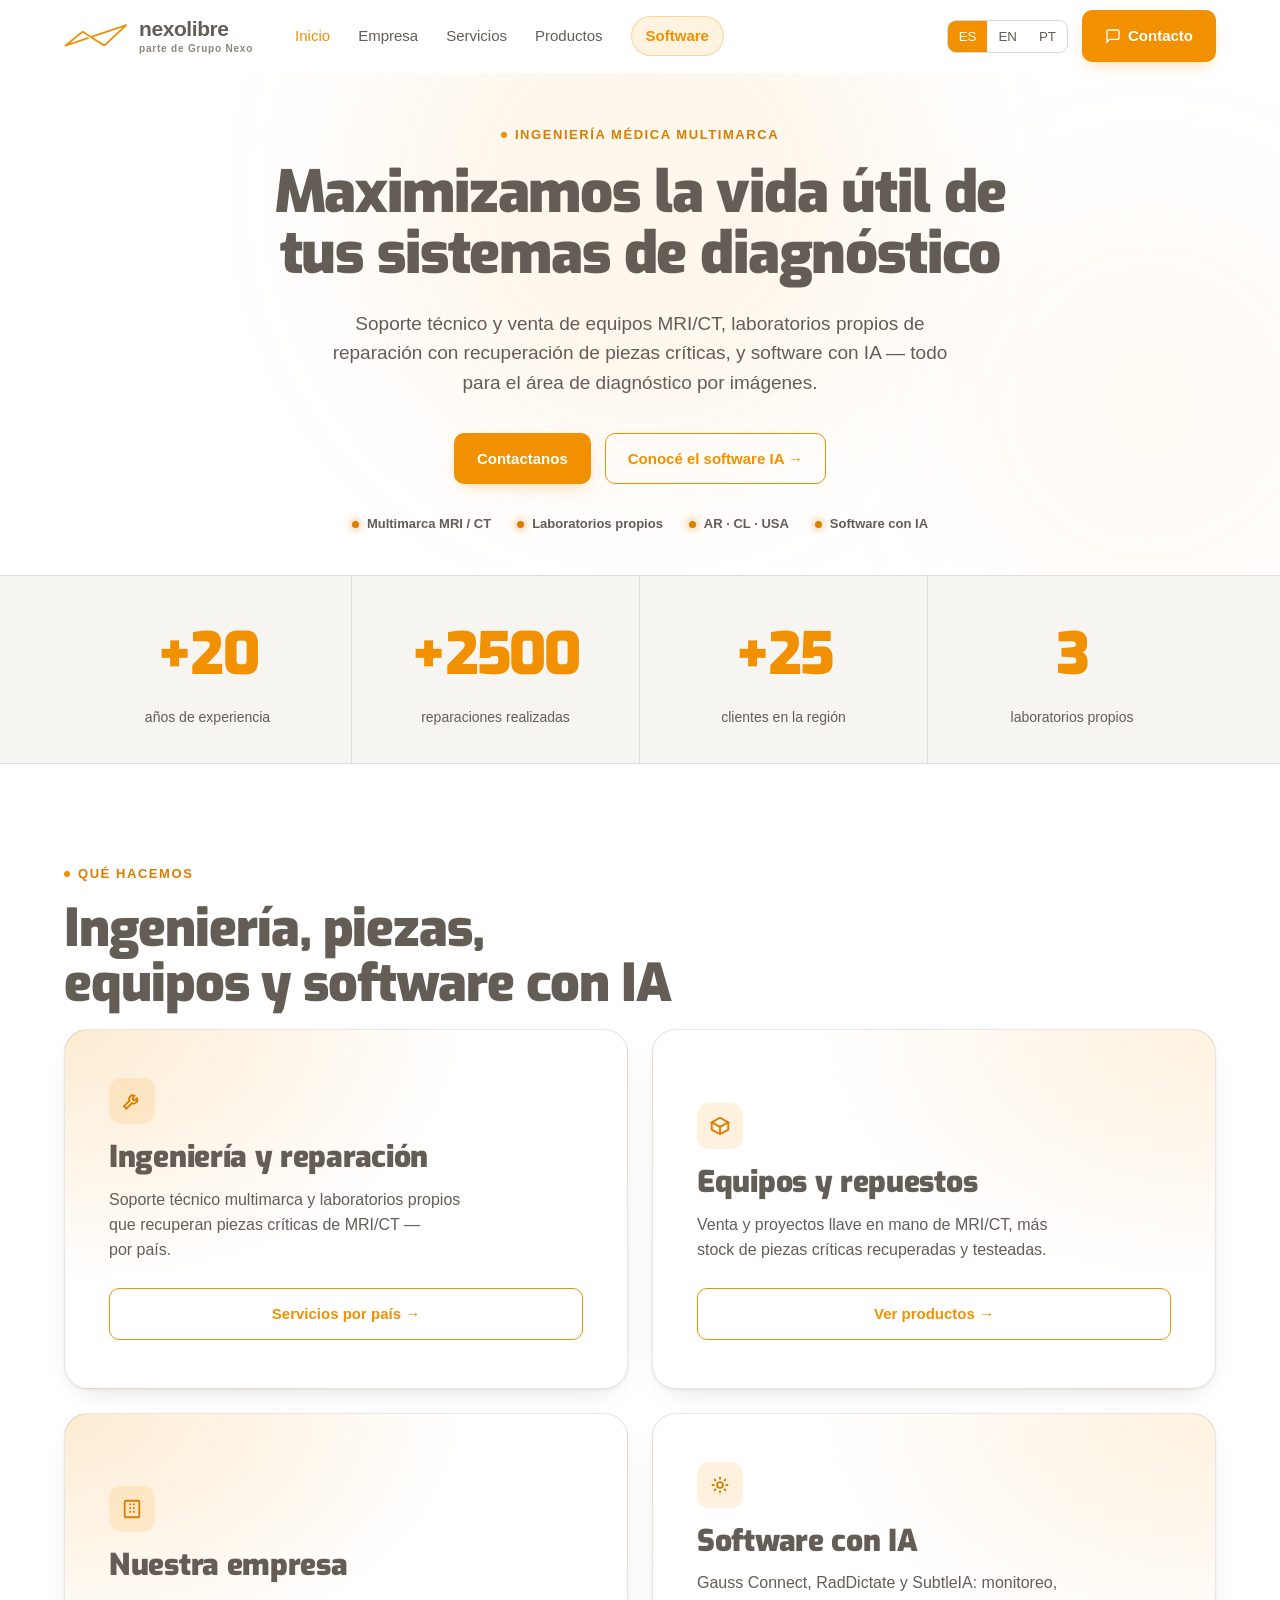
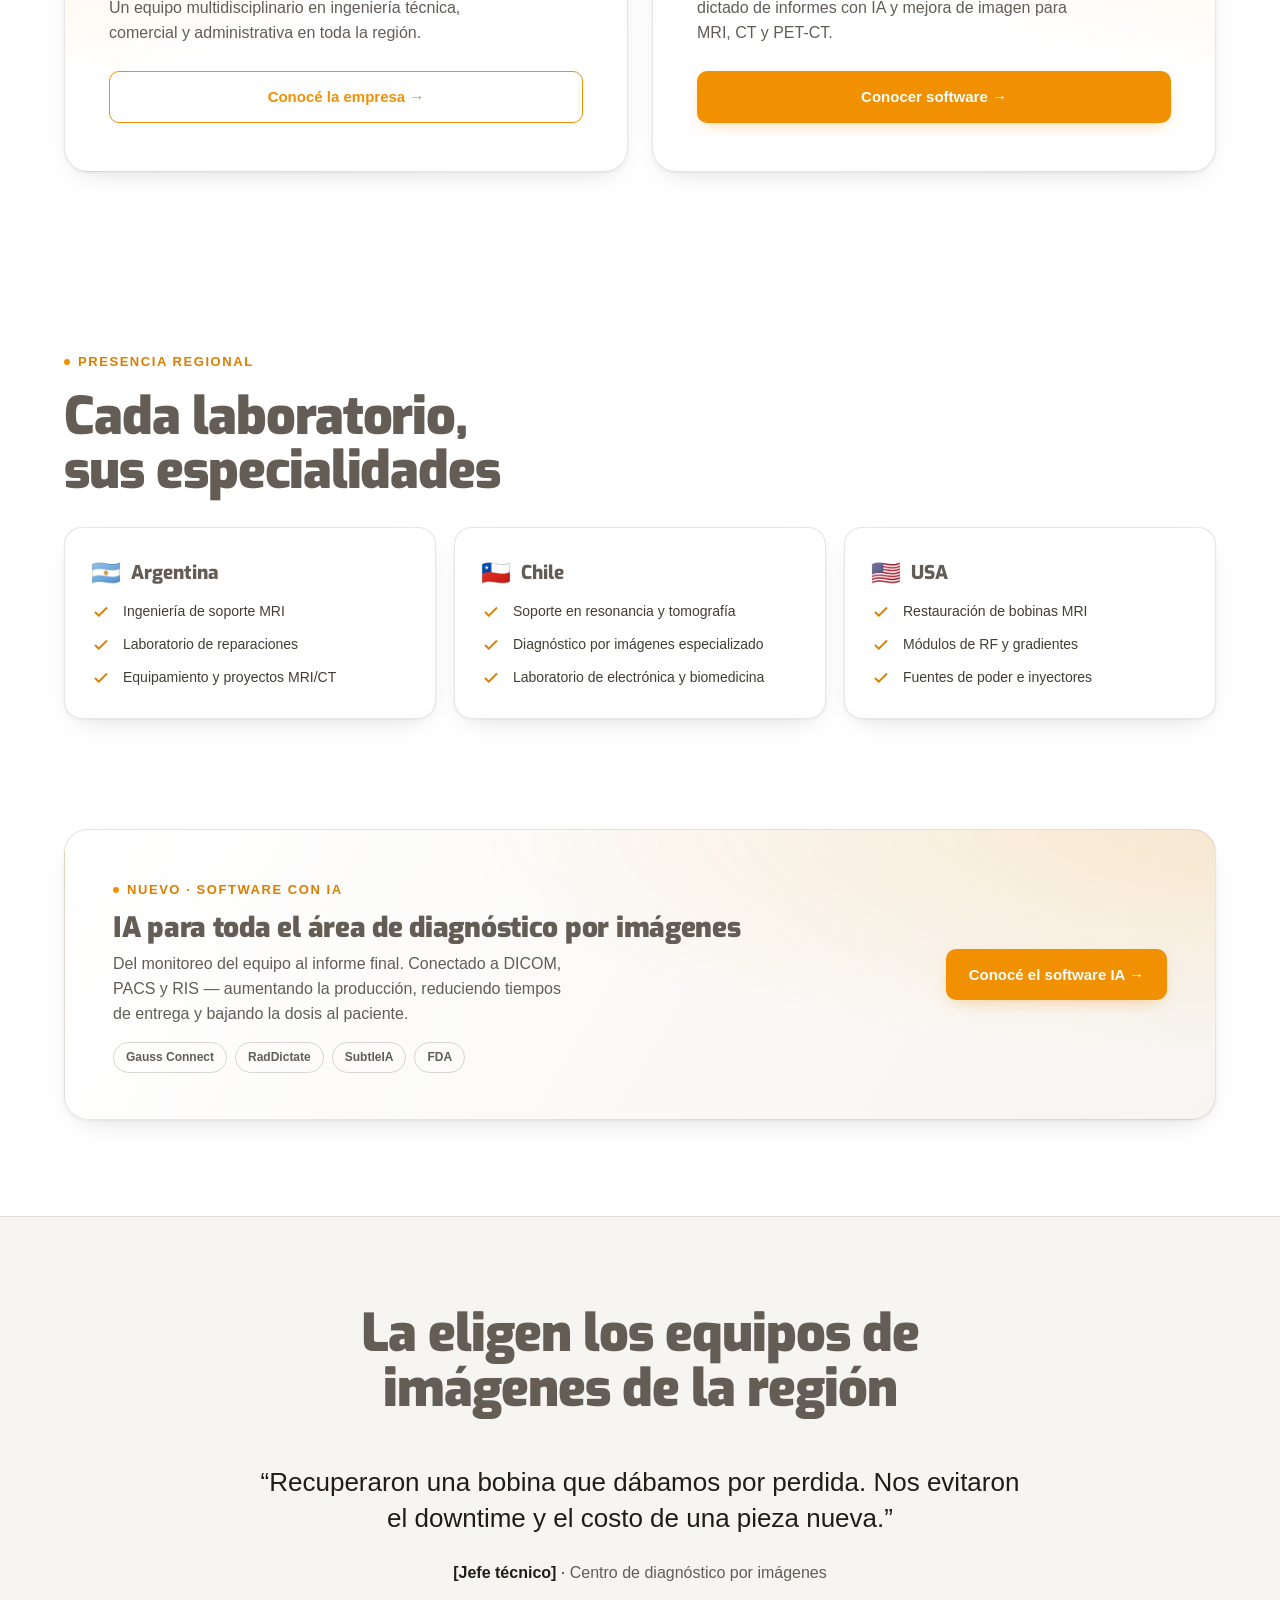
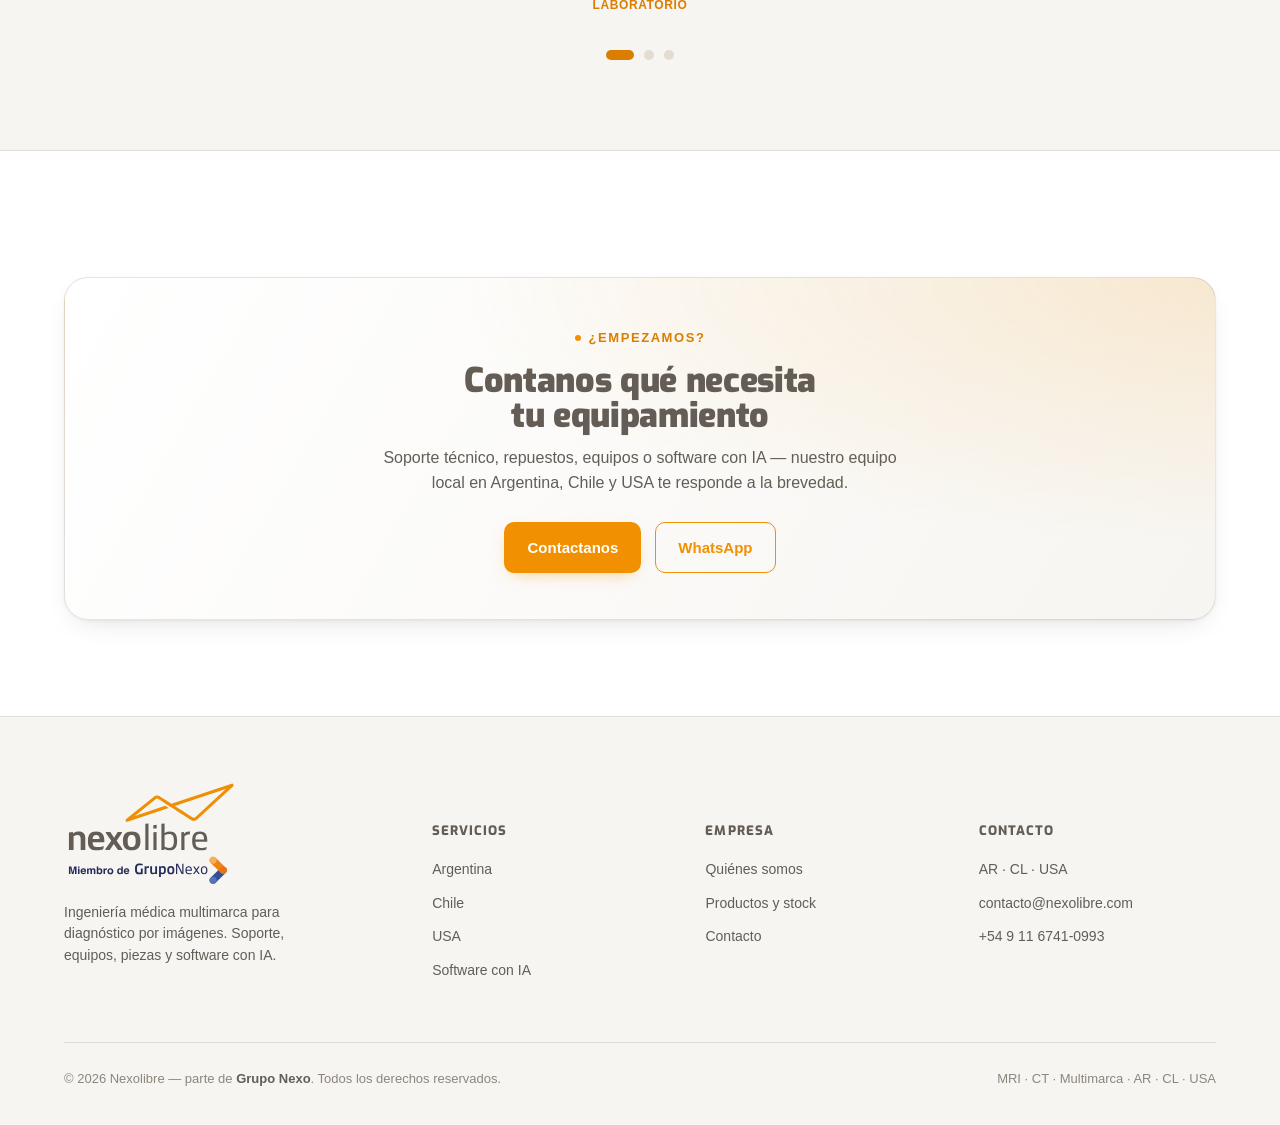
==== index.html @ 96a235d2 "Sitio Nexolibre: páginas, catálogo y assets Co-Authored-By: Claude Opus 4.8 <noreply@anthropic.com>" ====
<!DOCTYPE html>
<html lang="es">
<head>
<meta charset="UTF-8" />
<meta name="viewport" content="width=device-width, initial-scale=1.0" />
<title>Nexolibre — Ingeniería médica multimarca | Soporte y equipos MRI/CT + Software con IA</title>
<meta name="description" content="Soporte técnico y venta de equipos MRI/CT, laboratorios propios de reparación con recuperación de piezas críticas, y software con IA para diagnóstico por imágenes. Argentina, Chile y USA." />
<link rel="icon" type="image/svg+xml" href="assets/favicon.svg" />
<link rel="preconnect" href="https://fonts.googleapis.com" />
<link rel="preconnect" href="https://fonts.gstatic.com" crossorigin />
<link href="https://fonts.googleapis.com/css2?family=Exo:wght@400;500;600;700;800;900&display=swap" rel="stylesheet" />
<link rel="stylesheet" href="styles.css" />
</head>
<body>

<!-- ============ HEADER ============ -->
<header id="header">
  <div class="wrap nav" id="nav">
    <a href="index.html" class="brand">
      <img class="logo-mark" src="assets/nexolibre-mark.svg" alt="Nexolibre" width="40" height="22" />
      <span class="brand-name">nexolibre<small data-en="part of Grupo Nexo" data-es="parte de Grupo Nexo" data-pt="parte do Grupo Nexo">parte de Grupo Nexo</small></span>
    </a>
    <nav class="nav-links">
      <a href="index.html" class="active" data-en="Home" data-es="Inicio" data-pt="Início">Inicio</a>
      <a href="empresa.html" data-en="Company" data-es="Empresa" data-pt="Empresa">Empresa</a>
      <a href="servicios.html" data-en="Services" data-es="Servicios" data-pt="Serviços">Servicios</a>
      <a href="productos.html" data-en="Products" data-es="Productos" data-pt="Produtos">Productos</a>
      <a href="software.html" class="nav-soft" data-en="Software" data-es="Software" data-pt="Software">Software</a>
    </nav>
    <div class="nav-right">
      <div class="lang" id="lang">
        <button data-lang="es" class="active">ES</button>
        <button data-lang="en">EN</button><button data-lang="pt">PT</button>
      </div>
      <a href="contacto.html" class="btn btn-primary nav-cta"><svg width="16" height="16" fill="none" stroke="currentColor" stroke-width="2" viewBox="0 0 24 24"><path d="M21 15a2 2 0 0 1-2 2H7l-4 4V5a2 2 0 0 1 2-2h14a2 2 0 0 1 2 2z"/></svg><span data-en="Contact" data-es="Contacto" data-pt="Contato">Contacto</span></a>
      <button class="burger" id="burger" aria-label="menu"><span></span><span></span><span></span></button>
    </div>
  </div>
</header>

<main id="top">

<!-- ============ HERO ============ -->
<section class="hero">
  <div class="glow" style="width:560px;height:560px;background:rgba(241,144,0,.22);top:-160px;left:50%;transform:translateX(-50%)"></div>
  <div class="glow" style="width:420px;height:420px;background:rgba(255,170,60,.14);top:120px;right:-80px"></div>
  <div class="wrap" style="position:relative;z-index:1">
    <div class="eyebrow reveal" data-en="Multivendor medical engineering" data-es="Ingeniería médica multimarca" data-pt="Engenharia médica multimarca">Ingeniería médica multimarca</div>
    <h1 class="reveal" data-en="We maximize the lifespan of your <span class='hl'>diagnostic systems</span>" data-es="Maximizamos la vida útil de tus <span class='hl'>sistemas de diagnóstico</span>" data-pt="Maximizamos a vida útil dos seus <span class='hl'>sistemas de diagnóstico</span>">Maximizamos la vida útil de tus <span class="hl">sistemas de diagnóstico</span></h1>
    <p class="lead reveal" data-en="Technical support and sales of MRI/CT equipment, in-house repair labs with recovery of critical parts, and AI software — everything for the diagnostic imaging field."
       data-es="Soporte técnico y venta de equipos MRI/CT, laboratorios propios de reparación con recuperación de piezas críticas, y software con IA — todo para el área de diagnóstico por imágenes." data-pt="Suporte técnico e venda de equipamentos MRI/CT, laboratórios próprios de reparo com recuperação de peças críticas, e software com IA — tudo para a área de diagnóstico por imagem.">Soporte técnico y venta de equipos MRI/CT, laboratorios propios de reparación con recuperación de piezas críticas, y software con IA — todo para el área de diagnóstico por imágenes.</p>
    <div class="hero-cta reveal">
      <a href="contacto.html" class="btn btn-primary" data-en="Contact us" data-es="Contactanos" data-pt="Fale conosco">Contactanos</a>
      <a href="software.html" class="btn btn-ghost" data-en="Explore AI software →" data-es="Conocé el software IA →" data-pt="Conheça o software de IA →">Conocé el software IA →</a>
    </div>
    <div class="hero-badges reveal">
      <span><span class="dot"></span><span data-en="Multivendor MRI / CT" data-es="Multimarca MRI / CT" data-pt="Multimarca MRI / CT">Multimarca MRI / CT</span></span>
      <span><span class="dot"></span><span data-en="In-house labs" data-es="Laboratorios propios" data-pt="Laboratórios próprios">Laboratorios propios</span></span>
      <span><span class="dot"></span><span data-en="AR · CL · USA" data-es="AR · CL · USA">AR · CL · USA</span></span>
      <span><span class="dot"></span><span data-en="AI software" data-es="Software con IA" data-pt="Software com IA">Software con IA</span></span>
    </div>
  </div>
</section>

<!-- ============ STATS ============ -->
<section class="stats">
  <div class="wrap">
    <div class="stats-grid">
      <div class="stat reveal"><div class="num" data-count="20" data-prefix="+" data-suffix="">+20</div><div class="lbl" data-en="years of experience" data-es="años de experiencia" data-pt="anos de experiência">años de experiencia</div></div>
      <div class="stat reveal"><div class="num" data-count="2500" data-prefix="+" data-suffix="">+2500</div><div class="lbl" data-en="repairs completed" data-es="reparaciones realizadas" data-pt="reparos realizados">reparaciones realizadas</div></div>
      <div class="stat reveal"><div class="num" data-count="25" data-prefix="+" data-suffix="">+25</div><div class="lbl" data-en="clients in the region" data-es="clientes en la región" data-pt="clientes na região">clientes en la región</div></div>
      <div class="stat reveal"><div class="num" data-count="3" data-suffix="">3</div><div class="lbl" data-en="own laboratories" data-es="laboratorios propios" data-pt="laboratórios próprios">laboratorios propios</div></div>
    </div>
  </div>
</section>

<!-- ============ SERVICIOS OVERVIEW ============ -->
<section class="split">
  <div class="wrap">
    <div class="sec-head reveal">
      <div class="eyebrow" data-en="What we do" data-es="Qué hacemos" data-pt="O que fazemos">Qué hacemos</div>
      <h2 data-en="Engineering, parts, equipment and AI software" data-es="Ingeniería, piezas, equipos y software con IA" data-pt="Engenharia, peças, equipamentos e software com IA">Ingeniería, piezas, equipos y software con IA</h2>
    </div>
    <div class="split-grid">
      <div class="split-card a reveal">
        <div class="ti"><svg width="22" height="22" fill="none" stroke="currentColor" stroke-width="2" viewBox="0 0 24 24"><path d="M14.7 6.3a4 4 0 0 0-5.4 5.4l-6 6 2.6 2.6 6-6a4 4 0 0 0 5.4-5.4l-2.3 2.3-1.9-.4-.4-1.9z"/></svg></div>
        <h3 data-en="Engineering &amp; repair" data-es="Ingeniería y reparación" data-pt="Engenharia e reparo">Ingeniería y reparación</h3>
        <p data-en="Multivendor technical support and in-house labs that recover critical MRI/CT parts — by country." data-es="Soporte técnico multimarca y laboratorios propios que recuperan piezas críticas de MRI/CT — por país." data-pt="Suporte técnico multimarca e laboratórios próprios que recuperam peças críticas de MRI/CT — por país.">Soporte técnico multimarca y laboratorios propios que recuperan piezas críticas de MRI/CT — por país.</p>
        <a href="servicios.html" class="btn btn-dark" data-en="Services by country →" data-es="Servicios por país →" data-pt="Serviços por país →">Servicios por país →</a>
      </div>
      <div class="split-card b reveal">
        <div class="ti"><svg width="22" height="22" fill="none" stroke="currentColor" stroke-width="2" viewBox="0 0 24 24"><path d="M21 8l-9-5-9 5 9 5 9-5zM3 8v8l9 5 9-5V8M12 13v8"/></svg></div>
        <h3 data-en="Equipment &amp; parts" data-es="Equipos y repuestos" data-pt="Equipamentos e peças">Equipos y repuestos</h3>
        <p data-en="Sale and turnkey projects for MRI/CT, plus a stock of recovered, tested critical parts." data-es="Venta y proyectos llave en mano de MRI/CT, más stock de piezas críticas recuperadas y testeadas." data-pt="Venda e projetos turnkey de MRI/CT, mais estoque de peças críticas recuperadas e testadas.">Venta y proyectos llave en mano de MRI/CT, más stock de piezas críticas recuperadas y testeadas.</p>
        <a href="productos.html" class="btn btn-dark" data-en="See products →" data-es="Ver productos →" data-pt="Ver produtos →">Ver productos →</a>
      </div>
      <div class="split-card a reveal">
        <div class="ti"><svg width="22" height="22" fill="none" stroke="currentColor" stroke-width="2" viewBox="0 0 24 24"><rect x="4" y="3" width="16" height="18" rx="1.5"/><path d="M9 7h2M13 7h2M9 11h2M13 11h2M9 15h2M13 15h2"/></svg></div>
        <h3 data-en="Our company" data-es="Nuestra empresa" data-pt="Nossa empresa">Nuestra empresa</h3>
        <p data-en="A multidisciplinary team in technical, commercial and administrative engineering across the region." data-es="Un equipo multidisciplinario en ingeniería técnica, comercial y administrativa en toda la región." data-pt="Uma equipe multidisciplinar em engenharia técnica, comercial e administrativa em toda a região.">Un equipo multidisciplinario en ingeniería técnica, comercial y administrativa en toda la región.</p>
        <a href="empresa.html" class="btn btn-dark" data-en="About us →" data-es="Conocé la empresa →" data-pt="Conheça a empresa →">Conocé la empresa →</a>
      </div>
      <div class="split-card b reveal">
        <div class="ti"><svg width="22" height="22" fill="none" stroke="currentColor" stroke-width="2" viewBox="0 0 24 24"><path d="M12 3v3M12 18v3M3 12h3M18 12h3M5.6 5.6l2.1 2.1M16.3 16.3l2.1 2.1M18.4 5.6l-2.1 2.1M7.7 16.3l-2.1 2.1"/><circle cx="12" cy="12" r="3.2"/></svg></div>
        <h3 data-en="AI software" data-es="Software con IA" data-pt="Software com IA">Software con IA <span class="badge-new" data-en="New" data-es="Nuevo" data-pt="Novo">Nuevo</span></h3>
        <p data-en="Gauss Connect, RadDictate and SubtleIA: monitoring, AI reporting and image enhancement for MRI, CT and PET-CT." data-es="Gauss Connect, RadDictate y SubtleIA: monitoreo, dictado de informes con IA y mejora de imagen para MRI, CT y PET-CT." data-pt="Gauss Connect, RadDictate e SubtleIA: monitoramento, ditado de laudos com IA e melhoria de imagem para MRI, CT e PET-CT.">Gauss Connect, RadDictate y SubtleIA: monitoreo, dictado de informes con IA y mejora de imagen para MRI, CT y PET-CT.</p>
        <a href="software.html" class="btn btn-primary" data-en="Explore software →" data-es="Conocer software →" data-pt="Conhecer o software →">Conocer software →</a>
      </div>
    </div>
  </div>
</section>

<!-- ============ PRESENCIA ============ -->
<section class="trust">
  <div class="wrap">
    <div class="sec-head reveal">
      <div class="eyebrow" data-en="Regional presence" data-es="Presencia regional" data-pt="Presença regional">Presencia regional</div>
      <h2 data-en="Each laboratory, its own specialties" data-es="Cada laboratorio, sus especialidades" data-pt="Cada laboratório, suas especialidades">Cada laboratorio, sus especialidades</h2>
    </div>
    <div class="grid-3">
      <a class="tcard region reveal" href="servicios.html#argentina" style="text-decoration:none">
        <h4><span class="rflag">🇦🇷</span> Argentina</h4>
        <ul class="feat">
          <li><svg width="18" height="18" fill="none" stroke="currentColor" stroke-width="2.4" viewBox="0 0 24 24"><path d="M20 6L9 17l-5-5"/></svg><span data-en="MRI support engineering" data-es="Ingeniería de soporte MRI" data-pt="Engenharia de suporte MRI">Ingeniería de soporte MRI</span></li>
          <li><svg width="18" height="18" fill="none" stroke="currentColor" stroke-width="2.4" viewBox="0 0 24 24"><path d="M20 6L9 17l-5-5"/></svg><span data-en="Repair laboratory" data-es="Laboratorio de reparaciones" data-pt="Laboratório de reparos">Laboratorio de reparaciones</span></li>
          <li><svg width="18" height="18" fill="none" stroke="currentColor" stroke-width="2.4" viewBox="0 0 24 24"><path d="M20 6L9 17l-5-5"/></svg><span data-en="MRI/CT equipment &amp; projects" data-es="Equipamiento y proyectos MRI/CT" data-pt="Equipamentos e projetos MRI/CT">Equipamiento y proyectos MRI/CT</span></li>
        </ul>
      </a>
      <a class="tcard region reveal" href="servicios.html#chile" style="text-decoration:none">
        <h4><span class="rflag">🇨🇱</span> Chile</h4>
        <ul class="feat">
          <li><svg width="18" height="18" fill="none" stroke="currentColor" stroke-width="2.4" viewBox="0 0 24 24"><path d="M20 6L9 17l-5-5"/></svg><span data-en="MRI &amp; CT support" data-es="Soporte en resonancia y tomografía" data-pt="Suporte em ressonância e tomografia">Soporte en resonancia y tomografía</span></li>
          <li><svg width="18" height="18" fill="none" stroke="currentColor" stroke-width="2.4" viewBox="0 0 24 24"><path d="M20 6L9 17l-5-5"/></svg><span data-en="Specialized diagnostic imaging" data-es="Diagnóstico por imágenes especializado" data-pt="Diagnóstico por imagem especializado">Diagnóstico por imágenes especializado</span></li>
          <li><svg width="18" height="18" fill="none" stroke="currentColor" stroke-width="2.4" viewBox="0 0 24 24"><path d="M20 6L9 17l-5-5"/></svg><span data-en="Electronics &amp; biomedical lab" data-es="Laboratorio de electrónica y biomedicina" data-pt="Laboratório de eletrônica e biomedicina">Laboratorio de electrónica y biomedicina</span></li>
        </ul>
      </a>
      <a class="tcard region reveal" href="servicios.html#usa" style="text-decoration:none">
        <h4><span class="rflag">🇺🇸</span> USA</h4>
        <ul class="feat">
          <li><svg width="18" height="18" fill="none" stroke="currentColor" stroke-width="2.4" viewBox="0 0 24 24"><path d="M20 6L9 17l-5-5"/></svg><span data-en="MRI coil restoration" data-es="Restauración de bobinas MRI" data-pt="Restauração de bobinas MRI">Restauración de bobinas MRI</span></li>
          <li><svg width="18" height="18" fill="none" stroke="currentColor" stroke-width="2.4" viewBox="0 0 24 24"><path d="M20 6L9 17l-5-5"/></svg><span data-en="RF &amp; gradient modules" data-es="Módulos de RF y gradientes" data-pt="Módulos de RF e gradientes">Módulos de RF y gradientes</span></li>
          <li><svg width="18" height="18" fill="none" stroke="currentColor" stroke-width="2.4" viewBox="0 0 24 24"><path d="M20 6L9 17l-5-5"/></svg><span data-en="Power supplies &amp; injectors" data-es="Fuentes de poder e inyectores" data-pt="Fontes de alimentação e injetores">Fuentes de poder e inyectores</span></li>
        </ul>
      </a>
    </div>
  </div>
</section>

<!-- ============ SOFTWARE TEASER ============ -->
<section class="split" style="padding-top:0">
  <div class="wrap">
    <div class="ctaband reveal">
      <div class="cta-inner">
        <div>
          <div class="eyebrow" style="margin-bottom:12px" data-en="New · AI Software" data-es="Nuevo · Software con IA" data-pt="Novo · Software com IA">Nuevo · Software con IA</div>
          <h3 data-en="AI for the entire imaging department" data-es="IA para toda el área de diagnóstico por imágenes" data-pt="IA para toda a área de diagnóstico por imagem">IA para toda el área de diagnóstico por imágenes</h3>
          <p data-en="From equipment monitoring to the final report. Connected to DICOM, PACS and RIS — boosting production, cutting turnaround and lowering patient dose." data-es="Del monitoreo del equipo al informe final. Conectado a DICOM, PACS y RIS — aumentando la producción, reduciendo tiempos de entrega y bajando la dosis al paciente." data-pt="Do monitoramento do equipamento ao laudo final. Conectado a DICOM, PACS e RIS — aumentando a produção, reduzindo prazos de entrega e diminuindo a dose ao paciente.">Del monitoreo del equipo al informe final. Conectado a DICOM, PACS y RIS — aumentando la producción, reduciendo tiempos de entrega y bajando la dosis al paciente.</p>
          <div class="prodtags">
            <span class="chip">Gauss Connect</span><span class="chip">RadDictate</span><span class="chip">SubtleIA</span><span class="chip">FDA</span>
          </div>
        </div>
        <a href="software.html" class="btn btn-primary" data-en="Explore AI software →" data-es="Conocé el software IA →" data-pt="Conheça o software de IA →">Conocé el software IA →</a>
      </div>
    </div>
  </div>
</section>

<!-- ============ CLIENTES / TESTIMONIOS ============ -->
<!-- NOTA: Reemplazar por testimonios y logos reales de clientes. -->
<section class="testi" id="confianza">
  <div class="wrap">
    <h2 class="reveal" data-en="Trusted by imaging teams across the region" data-es="La eligen los equipos de imágenes de la región" data-pt="Escolhida pelas equipes de imagem da região">La eligen los equipos de imágenes de la región</h2>
    <div class="tslider" id="tslider">
      <div class="tslide active">
        <p class="tquote" data-en="&ldquo;They recovered a coil we thought was lost. The downtime and the cost of a new part were both avoided.&rdquo;" data-es="&ldquo;Recuperaron una bobina que dábamos por perdida. Nos evitaron el downtime y el costo de una pieza nueva.&rdquo;" data-pt="&ldquo;Recuperaram uma bobina que dávamos como perdida. Evitaram o downtime e o custo de uma peça nova.&rdquo;">&ldquo;Recuperaron una bobina que dábamos por perdida. Nos evitaron el downtime y el costo de una pieza nueva.&rdquo;</p>
        <div class="tauthor"><b data-en="[Technical lead]" data-es="[Jefe técnico]" data-pt="[Chefe técnico]">[Jefe técnico]</b> · <span data-en="Diagnostic imaging center" data-es="Centro de diagnóstico por imágenes" data-pt="Centro de diagnóstico por imagem">Centro de diagnóstico por imágenes</span></div>
        <span class="tprod" data-en="Repair lab" data-es="Laboratorio" data-pt="Laboratório">Laboratorio</span>
      </div>
      <div class="tslide">
        <p class="tquote" data-en="&ldquo;Multivendor support that actually responds. Our MRI uptime improved noticeably this year.&rdquo;" data-es="&ldquo;Soporte multimarca que de verdad responde. El uptime de nuestro resonador mejoró notablemente este año.&rdquo;" data-pt="&ldquo;Suporte multimarca que realmente responde. O uptime do nosso ressonador melhorou bastante neste ano.&rdquo;">&ldquo;Soporte multimarca que de verdad responde. El uptime de nuestro resonador mejoró notablemente este año.&rdquo;</p>
        <div class="tauthor"><b data-en="[Director name]" data-es="[Nombre del director]" data-pt="[Nome do diretor]">[Nombre del director]</b> · <span data-en="Private clinic" data-es="Clínica privada" data-pt="Clínica privada">Clínica privada</span></div>
        <span class="tprod" data-en="Technical support" data-es="Soporte técnico" data-pt="Suporte técnico">Soporte técnico</span>
      </div>
      <div class="tslide">
        <p class="tquote" data-en="&ldquo;With the AI software our radiologists report in a fraction of the time and we deliver same-day results.&rdquo;" data-es="&ldquo;Con el software de IA nuestros radiólogos informan en una fracción del tiempo y entregamos resultados el mismo día.&rdquo;" data-pt="&ldquo;Com o software de IA nossos radiologistas laudam em uma fração do tempo e entregamos resultados no mesmo dia.&rdquo;">&ldquo;Con el software de IA nuestros radiólogos informan en una fracción del tiempo y entregamos resultados el mismo día.&rdquo;</p>
        <div class="tauthor"><b data-en="[Operations lead]" data-es="[Responsable de operaciones]" data-pt="[Responsável de operações]">[Responsable de operaciones]</b> · <span data-en="Hospital network" data-es="Red de hospitales" data-pt="Rede de hospitais">Red de hospitales</span></div>
        <span class="tprod">Software IA</span>
      </div>
      <div class="tnav" id="tnav"></div>
    </div>
  </div>
</section>

<!-- ============ CONTACTO CTA (cierre) ============ -->
<section class="split">
  <div class="wrap">
    <div class="ctaband reveal" style="text-align:center">
      <div class="eyebrow" style="justify-content:center;margin-bottom:14px" data-en="Ready to start?" data-es="¿Empezamos?" data-pt="Vamos começar?">¿Empezamos?</div>
      <h3 style="font-size:clamp(26px,3.2vw,34px);max-width:20ch;margin:0 auto 12px" data-en="Tell us what your equipment needs" data-es="Contanos qué necesita tu equipamiento" data-pt="Conte o que o seu equipamento precisa">Contanos qué necesita tu equipamiento</h3>
      <p style="margin:0 auto;max-width:58ch" data-en="Technical support, spare parts, equipment or AI software — our local team in Argentina, Chile and the USA gets back to you shortly." data-es="Soporte técnico, repuestos, equipos o software con IA — nuestro equipo local en Argentina, Chile y USA te responde a la brevedad." data-pt="Suporte técnico, peças, equipamentos ou software com IA — nossa equipe local na Argentina, no Chile e nos EUA responde em breve.">Soporte técnico, repuestos, equipos o software con IA — nuestro equipo local en Argentina, Chile y USA te responde a la brevedad.</p>
      <div class="hero-cta" style="justify-content:center;margin-top:26px">
        <a href="contacto.html" class="btn btn-primary" data-en="Contact us" data-es="Contactanos" data-pt="Fale conosco">Contactanos</a>
        <a href="https://wa.me/5491167410993" target="_blank" rel="noopener" class="btn btn-ghost">WhatsApp</a>
      </div>
    </div>
  </div>
</section>

</main>

<!-- ============ FOOTER ============ -->
<footer>
  <div class="wrap">
    <div class="foot-grid">
      <div class="foot-brand">
        <a href="index.html"><img class="foot-logo" src="assets/gruponexo.svg" alt="Grupo Nexo" /></a>
        <p data-en="Multivendor medical engineering for diagnostic imaging. Support, equipment, parts and AI software." data-es="Ingeniería médica multimarca para diagnóstico por imágenes. Soporte, equipos, piezas y software con IA." data-pt="Engenharia médica multimarca para diagnóstico por imagem. Suporte, equipamentos, peças e software com IA.">Ingeniería médica multimarca para diagnóstico por imágenes. Soporte, equipos, piezas y software con IA.</p>
      </div>
      <div class="foot-col">
        <h5 data-en="Services" data-es="Servicios" data-pt="Serviços">Servicios</h5>
        <a href="servicios.html#argentina">Argentina</a>
        <a href="servicios.html#chile">Chile</a>
        <a href="servicios.html#usa">USA</a>
        <a href="software.html" data-en="AI software" data-es="Software con IA" data-pt="Software com IA">Software con IA</a>
      </div>
      <div class="foot-col">
        <h5 data-en="Company" data-es="Empresa" data-pt="Empresa">Empresa</h5>
        <a href="empresa.html" data-en="About us" data-es="Quiénes somos" data-pt="Quem somos">Quiénes somos</a>
        <a href="productos.html" data-en="Products &amp; stock" data-es="Productos y stock" data-pt="Produtos e estoque">Productos y stock</a>
        <a href="contacto.html" data-en="Contact" data-es="Contacto" data-pt="Contato">Contacto</a>
      </div>
      <div class="foot-col">
        <h5 data-en="Contact" data-es="Contacto" data-pt="Contato">Contacto</h5>
        <a href="contacto.html" data-en="AR · CL · USA" data-es="AR · CL · USA">AR · CL · USA</a>
        <a href="mailto:contacto@nexolibre.com">contacto@nexolibre.com</a>
        <a href="https://wa.me/5491167410993" target="_blank" rel="noopener">+54 9 11 6741-0993</a>
      </div>
    </div>
    <div class="foot-bottom">
      <div class="holding" data-en="© 2026 Nexolibre — part of <b>Grupo Nexo</b>. All rights reserved." data-es="© 2026 Nexolibre — parte de <b>Grupo Nexo</b>. Todos los derechos reservados." data-pt="© 2026 Nexolibre — parte do <b>Grupo Nexo</b>. Todos os direitos reservados.">© 2026 Nexolibre — parte de <b>Grupo Nexo</b>. Todos los derechos reservados.</div>
      <div data-en="MRI · CT · Multivendor · AR · CL · USA" data-es="MRI · CT · Multimarca · AR · CL · USA" data-pt="MRI · CT · Multimarca · AR · CL · USA">MRI · CT · Multimarca · AR · CL · USA</div>
    </div>
  </div>
</footer>

<script src="app.js"></script>
</body>
</html>
---- styles.css ----
:root{
    --bg:#ffffff;
    --bg-2:#f7f5f1;
    --surface:#ffffff;
    --surface-2:#f4f1ec;
    --border:rgba(20,16,10,.10);
    --border-2:rgba(20,16,10,.16);
    --text:#211c16;
    --muted:#625d57;
    --muted-2:#8c867d;
    --accent:#f19000;
    --accent-bright:#d97e00;
    --accent-2:#ffb23e;
    --shadow:0 1px 3px rgba(20,16,10,.05),0 10px 30px -14px rgba(20,16,10,.18);
    --radius:16px;
    --maxw:1200px;
    --ease:cubic-bezier(.22,1,.36,1);
  }
  *{box-sizing:border-box;margin:0;padding:0}
  html{scroll-behavior:smooth}
  body{
    font-family:'Helvetica Neue',Helvetica,Arial,sans-serif;
    background:var(--bg);
    color:var(--text);
    line-height:1.55;
    -webkit-font-smoothing:antialiased;
    overflow-x:hidden;
  }
  a{color:inherit;text-decoration:none}
  img{max-width:100%;display:block}
  .wrap{max-width:var(--maxw);margin:0 auto;padding:0 24px}
  section{position:relative}
  .eyebrow{
    display:inline-flex;align-items:center;gap:8px;
    font-size:13px;font-weight:700;letter-spacing:.12em;text-transform:uppercase;
    color:var(--accent-bright);margin-bottom:18px;
  }
  .eyebrow::before{content:"";width:6px;height:6px;background:var(--accent);border-radius:50%}
  h1,h2,h3{font-family:'Exo',sans-serif;font-weight:900;line-height:1.05;letter-spacing:-.02em;color:#645d56;text-wrap:balance}
  h2{font-size:clamp(30px,4.4vw,52px)}
  h3{font-size:clamp(22px,2.4vw,28px);letter-spacing:-.01em}
  p.lead{color:var(--muted);font-size:clamp(16px,1.5vw,19px);max-width:62ch}
  .muted{color:var(--muted)}

  /* glow helpers */
  .glow{position:absolute;border-radius:50%;filter:blur(90px);opacity:.35;pointer-events:none;z-index:0}

  /* ---------- buttons ---------- */
  .btn{
    display:inline-flex;align-items:center;justify-content:center;gap:9px;
    font-weight:700;font-size:15px;border-radius:10px;padding:13px 22px;
    cursor:pointer;border:1px solid transparent;transition:.25s var(--ease);white-space:nowrap;
  }
  .btn-primary{background:var(--accent);color:#fff;box-shadow:0 6px 18px -8px rgba(241,144,0,.55)}
  .btn-primary:hover{transform:translateY(-2px);box-shadow:0 16px 34px -10px rgba(241,144,0,.7)}
  .btn-dark{background:#fff;color:var(--accent);border-color:var(--accent)}
  .btn-dark:hover{background:rgba(241,144,0,.10);transform:translateY(-2px)}
  .btn-ghost{background:transparent;color:var(--accent);border-color:var(--accent)}
  .btn-ghost:hover{background:rgba(241,144,0,.10);transform:translateY(-2px)}
  .btn-wa{background:#1fa855;color:#fff}
  .btn-wa:hover{background:#25c265;transform:translateY(-2px)}

  /* ---------- header ---------- */
  header{
    position:sticky;top:0;z-index:100;
    background:rgba(255,255,255,.8);backdrop-filter:blur(14px);
    border-bottom:1px solid transparent;transition:.3s var(--ease);
  }
  header.scrolled{border-bottom-color:var(--border);background:rgba(255,255,255,.92);box-shadow:0 6px 24px -16px rgba(20,16,10,.25)}
  .nav{display:flex;align-items:center;gap:34px;height:72px}
  .brand{display:flex;align-items:center;gap:11px;font-weight:900;font-size:20px;letter-spacing:-.02em}
  .brand .logo{
    width:30px;height:30px;border-radius:8px;display:grid;place-items:center;
    background:linear-gradient(135deg,var(--accent),var(--accent-2));color:#021;font-weight:900;font-size:16px;
  }
  .brand small{display:block;font-size:10px;font-weight:600;color:var(--muted-2);letter-spacing:.08em;margin-top:5px}
  .logo-mark{width:64px;height:auto;flex:0 0 auto}
  .brand-name{display:block;font-weight:900;font-size:21px;letter-spacing:-.02em;line-height:1;color:#625d57}
  .nav-links{display:flex;align-items:center;gap:28px;margin-left:8px}
  .nav-links a{font-size:15px;font-weight:500;color:var(--muted);transition:.2s}
  .nav-links a:hover{color:var(--text)}
  .nav-right{margin-left:auto;display:flex;align-items:center;gap:14px}
  .lang{
    display:flex;border:1px solid var(--border-2);border-radius:9px;overflow:hidden;font-size:13px;font-weight:700;
  }
  .lang button{background:transparent;color:var(--muted);border:0;padding:8px 11px;cursor:pointer;transition:.2s}
  .lang button.active{background:var(--accent);color:#fff}
  .burger{display:none;background:transparent;border:0;color:#fff;cursor:pointer;flex-direction:column;gap:5px}
  .burger span{width:22px;height:2px;background:var(--text);border-radius:2px;transition:.3s}

  /* ---------- hero ---------- */
  .hero{padding:48px 0 40px;text-align:center;overflow:hidden}
  .hero h1{font-size:clamp(34px,4.8vw,58px);max-width:20ch;margin:0 auto 24px}
  .hero h1 .hl{color:inherit}
  .hero .lead{margin:0 auto 36px;text-align:center}
  .hero-cta{display:flex;gap:14px;justify-content:center;flex-wrap:wrap}
  .hero-badges{display:flex;gap:26px;justify-content:center;flex-wrap:wrap;margin-top:30px;color:var(--muted);font-size:13px;font-weight:600}
  .hero-badges span{display:inline-flex;align-items:center;gap:8px}
  .dot{width:7px;height:7px;border-radius:50%;background:var(--accent-bright);box-shadow:0 0 10px var(--accent-bright)}

  /* ---------- stats band ---------- */
  .stats{border-top:1px solid var(--border);border-bottom:1px solid var(--border);background:var(--bg-2)}
  .stats-grid{display:grid;grid-template-columns:repeat(4,1fr);gap:0}
  .stat{padding:34px 26px;text-align:center;border-right:1px solid var(--border)}
  .stat:last-child{border-right:0}
  .stat .num{font-family:'Exo',sans-serif;font-size:clamp(38px,5vw,58px);font-weight:900;letter-spacing:-.03em;color:var(--accent)}
  .stat .lbl{color:var(--muted);font-size:14px;margin-top:8px;font-weight:500}

  /* ---------- split audiences ---------- */
  .split{padding:96px 0}
  .split-grid{display:grid;grid-template-columns:1fr 1fr;gap:24px}
  .split-card{
    position:relative;overflow:hidden;border-radius:24px;padding:48px 44px;min-height:340px;
    display:flex;flex-direction:column;justify-content:flex-end;border:1px solid var(--border);box-shadow:var(--shadow);
  }
  .split-card.a{background:radial-gradient(120% 120% at 0% 0%,rgba(241,144,0,.18),transparent 60%),var(--surface)}
  .split-card.b{background:radial-gradient(120% 120% at 100% 0%,rgba(255,170,60,.16),transparent 60%),var(--surface)}
  .split-card h3{margin-bottom:14px;font-size:30px}
  .split-card p{color:var(--muted);margin-bottom:26px;max-width:42ch}

  /* ---------- products ---------- */
  .products{padding:72px 0}
  .sec-head{max-width:680px;margin-bottom:18px}
  .product{
    position:relative;border:1px solid var(--border);border-radius:24px;background:var(--surface);
    overflow:hidden;margin-top:28px;box-shadow:var(--shadow);
  }
  .product-inner{display:grid;grid-template-columns:1.05fr .95fr;gap:0;align-items:stretch}
  .product .info{padding:52px 48px}
  .product .visual{
    position:relative;border-left:1px solid var(--border);background:var(--bg-2);
    padding:42px;display:flex;align-items:center;justify-content:center;min-height:100%;
  }
  .product:nth-child(even) .product-inner{direction:rtl}
  .product:nth-child(even) .info,.product:nth-child(even) .visual{direction:ltr}
  .product:nth-child(even) .visual{border-left:0;border-right:1px solid var(--border)}
  .ptag{display:inline-flex;align-items:center;gap:8px;font-size:12px;font-weight:700;letter-spacing:.06em;text-transform:uppercase;color:var(--accent-bright);margin-bottom:14px}
  .badge-new{background:rgba(241,144,0,.16);color:var(--accent-bright);border:1px solid rgba(241,144,0,.32);border-radius:30px;padding:3px 11px;font-size:11px;font-weight:800;letter-spacing:.05em;margin-left:8px;text-transform:uppercase}
  .product h3{font-size:32px;margin-bottom:8px}
  .product .sub{color:var(--accent-bright);font-weight:700;font-size:15px;margin-bottom:18px}
  .product p.desc{color:var(--muted);margin-bottom:24px;max-width:48ch}
  .feat{list-style:none;display:flex;flex-direction:column;gap:13px;margin-bottom:30px}
  .feat li{display:flex;gap:12px;align-items:flex-start;font-size:15px;color:#423d36}
  .feat li svg{flex:0 0 20px;margin-top:2px;color:var(--accent-bright)}
  .pchips{display:flex;gap:8px;flex-wrap:wrap;margin-bottom:26px}
  .chip{font-size:12px;font-weight:600;color:var(--muted);border:1px solid var(--border-2);border-radius:30px;padding:5px 12px}
  .product-actions{display:flex;gap:12px;flex-wrap:wrap}

  /* metric ring visual */
  .mvis{text-align:center;width:100%}
  .ring{width:200px;height:200px;margin:0 auto 18px;position:relative}
  .ring svg{transform:rotate(-90deg)}
  .ring .rval{position:absolute;inset:0;display:grid;place-content:center;font-family:'Exo',sans-serif;font-size:46px;font-weight:900;letter-spacing:-.03em}
  .ring .rval small{display:block;font-size:13px;font-weight:600;color:var(--muted);letter-spacing:0}
  .mvis .cap{color:var(--muted);font-size:14px;max-width:30ch;margin:0 auto}
  .mini-stats{display:flex;gap:18px;justify-content:center;margin-top:22px;flex-wrap:wrap}
  .mini-stats div{text-align:center}
  .mini-stats b{display:block;font-family:'Exo',sans-serif;font-size:26px;font-weight:900;color:var(--accent-bright)}
  .mini-stats span{font-size:12px;color:var(--muted)}

  /* ---------- trust ---------- */
  .trust{padding:80px 0}
  .trust-grid{display:grid;grid-template-columns:repeat(4,1fr);gap:18px}
  .tcard{border:1px solid var(--border);background:var(--surface);border-radius:18px;padding:30px 26px;box-shadow:var(--shadow)}
  .tcard .ti{width:46px;height:46px;border-radius:12px;display:grid;place-items:center;background:rgba(241,144,0,.13);color:var(--accent-bright);margin-bottom:16px}
  .tcard h4{font-family:'Exo',sans-serif;font-size:18px;font-weight:800;margin-bottom:8px;color:#645d56}
  .tcard p{color:var(--muted);font-size:14px}

  /* presence */
  .presence{margin-top:42px;border:1px solid var(--border);border-radius:20px;background:linear-gradient(120deg,var(--surface),var(--bg-2));padding:34px 40px;display:flex;align-items:center;gap:30px;flex-wrap:wrap}
  .presence .ph{font-size:13px;font-weight:700;letter-spacing:.1em;text-transform:uppercase;color:var(--muted)}
  .flags{display:flex;gap:26px;flex-wrap:wrap;margin-left:auto}
  .flags div{display:flex;align-items:center;gap:9px;font-weight:700;font-size:16px}
  .flags .fg{font-size:22px}

  /* ---------- testimonials ---------- */
  .testi{padding:90px 0;text-align:center;background:var(--bg-2);border-top:1px solid var(--border);border-bottom:1px solid var(--border)}
  .testi h2{margin-bottom:48px;max-width:18ch;margin-left:auto;margin-right:auto}
  .tslider{max-width:780px;margin:0 auto;position:relative}
  .tslide{display:none;animation:fade .5s var(--ease)}
  .tslide.active{display:block}
  @keyframes fade{from{opacity:0;transform:translateY(8px)}to{opacity:1;transform:none}}
  .tquote{font-size:clamp(20px,2.4vw,26px);font-weight:500;line-height:1.4;margin-bottom:24px}
  .tauthor b{font-weight:800}
  .tauthor span{color:var(--muted)}
  .tprod{display:inline-block;margin-top:10px;font-size:12px;font-weight:700;color:var(--accent-bright);letter-spacing:.05em;text-transform:uppercase}
  .tnav{display:flex;gap:10px;justify-content:center;margin-top:34px}
  .tnav button{width:10px;height:10px;border-radius:50%;border:0;background:#e2dcd2;cursor:pointer;transition:.25s}
  .tnav button.active{background:var(--accent-bright);width:28px;border-radius:6px}

  /* ---------- demo / cta ---------- */
  .demo{padding:96px 0}
  .demo-grid{display:grid;grid-template-columns:1fr 1.05fr;gap:48px;align-items:start;border:1px solid var(--border);border-radius:26px;overflow:hidden;background:var(--surface);box-shadow:var(--shadow)}
  .demo-left{padding:54px 48px;background:radial-gradient(120% 120% at 0% 0%,rgba(241,144,0,.16),transparent 55%)}
  .demo-left h2{margin-bottom:18px}
  .demo-left .lead{margin-bottom:30px}
  .demo-points{list-style:none;display:flex;flex-direction:column;gap:16px;margin-bottom:34px}
  .demo-points li{display:flex;gap:12px;font-size:15px;color:#423d36}
  .demo-points svg{flex:0 0 20px;color:var(--accent-bright)}
  .demo-contact{display:flex;flex-direction:column;gap:12px}
  .demo-contact a{display:inline-flex;align-items:center;gap:12px;color:var(--muted);font-size:15px;font-weight:500;transition:.2s}
  .demo-contact a:hover{color:var(--text)}
  .demo-right{padding:48px}
  form{display:grid;gap:16px}
  .frow{display:grid;grid-template-columns:1fr 1fr;gap:16px}
  .field{display:flex;flex-direction:column;gap:7px}
  .field label{font-size:13px;font-weight:600;color:var(--muted)}
  .field input,.field select,.field textarea{
    background:var(--surface-2);border:1px solid var(--border-2);border-radius:10px;color:var(--text);
    padding:12px 14px;font-family:inherit;font-size:15px;transition:.2s;width:100%;
  }
  .field textarea{resize:vertical;min-height:88px}
  .field input:focus,.field select:focus,.field textarea:focus{outline:0;border-color:var(--accent);box-shadow:0 0 0 3px rgba(241,144,0,.2)}
  .field select{appearance:none;background-image:url("data:image/svg+xml,%3Csvg xmlns='http://www.w3.org/2000/svg' width='14' height='14' fill='%23625d57' viewBox='0 0 16 16'%3E%3Cpath d='M8 11L3 6h10z'/%3E%3C/svg%3E");background-repeat:no-repeat;background-position:right 14px center}
  .form-note{font-size:12px;color:var(--muted-2)}
  .form-ok{display:none;background:rgba(241,144,0,.12);border:1px solid var(--accent);border-radius:12px;padding:18px;color:#8a5200;font-size:15px}
  .form-ok.show{display:block}

  /* ---------- footer ---------- */
  footer{border-top:1px solid var(--border);padding:64px 0 36px;background:var(--bg-2)}
  .foot-grid{display:grid;grid-template-columns:1.4fr 1fr 1fr 1fr;gap:36px;margin-bottom:48px}
  .foot-brand p{color:var(--muted);font-size:14px;max-width:34ch;margin-top:16px}
  .foot-logo{width:172px;height:auto;display:block}
  .foot-col h5{font-family:'Exo',sans-serif;font-size:13px;font-weight:800;letter-spacing:.08em;text-transform:uppercase;color:#645d56;margin-bottom:18px}
  .foot-col a{display:block;color:var(--muted);font-size:14px;margin-bottom:12px;transition:.2s}
  .foot-col a:hover{color:var(--text)}
  .foot-bottom{border-top:1px solid var(--border);padding-top:26px;display:flex;justify-content:space-between;align-items:center;gap:18px;flex-wrap:wrap;color:var(--muted-2);font-size:13px}
  .foot-bottom .holding b{color:var(--muted)}
  /* footer brand (link Home + Grupo Nexo) + alineación de títulos */
  .foot-brand-link{display:inline-flex;align-items:center;gap:10px;text-decoration:none}
  .foot-mark{width:40px;height:auto;flex:0 0 auto}
  .foot-name{font-family:'Exo',sans-serif;font-weight:900;font-size:22px;line-height:1;color:#645d56}
  .foot-grupo{display:inline-block;margin-top:10px;font-size:12px;font-weight:600;letter-spacing:.04em;color:var(--muted-2);text-decoration:none}
  .foot-grupo:hover{color:var(--accent)}
  .foot-col{padding-top:40px}
  /* viudas */
  p{text-wrap:pretty}

  /* reveal animation */
  .reveal{opacity:0;transform:translateY(26px);transition:.7s var(--ease)}
  .reveal.in{opacity:1;transform:none}

  /* ---------- responsive ---------- */
  @media(max-width:980px){
    .nav-links{display:none}
    .burger{display:flex}
    .stats-grid{grid-template-columns:1fr 1fr}
    .stat:nth-child(2){border-right:0}
    .stat{border-bottom:1px solid var(--border)}
    .split-grid{grid-template-columns:1fr}
    .product-inner{grid-template-columns:1fr}
    .product:nth-child(even) .product-inner{direction:ltr}
    .product .visual{border-left:0;border-top:1px solid var(--border)}
    .product:nth-child(even) .visual{border-right:0;border-top:1px solid var(--border)}
    .trust-grid{grid-template-columns:1fr 1fr}
    .demo-grid{grid-template-columns:1fr}
    .foot-grid{grid-template-columns:1fr 1fr}
    .mobile-open .nav-links{display:flex;position:absolute;top:72px;left:0;right:0;flex-direction:column;background:var(--bg);padding:22px 24px;border-bottom:1px solid var(--border);gap:18px}
  }
  @media(max-width:560px){
    .stats-grid{grid-template-columns:1fr}
    .stat{border-right:0}
    .trust-grid{grid-template-columns:1fr}
    .foot-grid{grid-template-columns:1fr}
    .frow{grid-template-columns:1fr}
    .product .info,.demo-left,.demo-right{padding:34px 26px}
    .hero{padding:60px 0}
  }

  /* ---------- home utilities ---------- */
  .grid-3{display:grid;grid-template-columns:repeat(3,1fr);gap:18px;margin-top:28px}
  .region h4{display:flex;align-items:center;gap:10px;font-size:19px}
  .region .rflag{font-size:24px;line-height:1}
  .region .feat{margin-top:14px;margin-bottom:0;gap:11px}
  .region .feat li{font-size:14px}
  .nav-cta{display:inline-flex;align-items:center;gap:7px}
  .nav-cta svg{flex:0 0 auto}
  .ctaband{margin-top:30px;border:1px solid var(--border);border-radius:24px;background:radial-gradient(120% 140% at 100% 0%,rgba(241,144,0,.14),transparent 55%),linear-gradient(120deg,var(--surface),var(--bg-2));padding:46px 48px;box-shadow:var(--shadow)}
  .ctaband .cta-inner{display:flex;align-items:center;justify-content:space-between;gap:32px;flex-wrap:wrap}
  .ctaband h3{font-size:28px;margin-bottom:10px}
  .ctaband p{color:var(--muted);max-width:52ch}
  .ctaband .prodtags{display:flex;gap:8px;flex-wrap:wrap;margin-top:16px}
  .sec-head.center{margin-left:auto;margin-right:auto;text-align:center}
  @media(max-width:860px){.grid-3{grid-template-columns:1fr}}

  /* ---------- multipage ---------- */
  .nav-links a.active{color:var(--accent)}
  .nav-links a.nav-soft{color:var(--accent);font-weight:800;background:rgba(241,144,0,.12);border:1px solid rgba(241,144,0,.3);padding:7px 14px;border-radius:30px;display:inline-flex;align-items:center;transition:.2s var(--ease)}
  .nav-links a.nav-soft:hover{color:var(--accent);background:rgba(241,144,0,.2);border-color:rgba(241,144,0,.5);transform:translateY(-1px)}
  .subhero{position:relative;overflow:hidden;padding:72px 0;text-align:center}
  .subhero .wrap{position:relative;z-index:1}
  .subhero h1{font-size:clamp(30px,4vw,48px);max-width:22ch;margin:0 auto 18px}
  .subhero .lead{margin:0 auto}
  .split-card .ti{width:46px;height:46px;border-radius:12px;display:grid;place-items:center;background:rgba(241,144,0,.13);color:var(--accent-bright);margin-bottom:18px}
  .photo-ph{position:relative;border:1px dashed var(--border-2);border-radius:18px;background:var(--surface-2);min-height:260px;display:grid;place-items:center;text-align:center;color:var(--muted-2);overflow:hidden;box-shadow:var(--shadow)}
  .photo-ph .ic{width:44px;height:44px;opacity:.45;margin:0 auto 10px;display:block}
  .photo-ph span{display:block;font-size:13px;font-weight:600;padding:0 18px}
  .photo-ph .ph-size{margin-top:7px;font-size:11px;font-weight:700;letter-spacing:.05em;color:var(--muted-2);opacity:.85;text-transform:uppercase}
  .country{padding:66px 0;border-top:1px solid var(--border)}
  .country:first-of-type{border-top:0}
  .country-grid{display:grid;grid-template-columns:1.05fr .95fr;gap:48px;align-items:center}
  .country-grid.rev .c-media{order:-1}
  .cflag{font-size:30px;line-height:1;margin-bottom:14px;display:block}
  .country .feat{margin-top:18px}
  @media(max-width:860px){.country-grid{grid-template-columns:1fr;gap:26px}.country-grid.rev .c-media{order:0}}

  /* ---------- marketplaces ---------- */
  .market-grid{display:grid;grid-template-columns:1fr 1fr;gap:18px;margin-top:28px}
  .market-card{display:flex;align-items:center;gap:22px;border:1px solid var(--border);background:var(--surface);border-radius:18px;padding:24px 28px;box-shadow:var(--shadow);text-decoration:none;transition:.22s var(--ease)}
  .market-card:hover{transform:translateY(-3px);border-color:rgba(241,144,0,.45)}
  .mk-logo{font-family:'Exo',sans-serif;font-weight:800;font-size:26px;color:#645d56;letter-spacing:-.01em;flex:0 0 auto}
  .mk-logo b{font-weight:900;color:var(--accent)}
  .mk-ebay{font-style:italic;letter-spacing:-.04em}
  .mk-text{color:var(--muted);font-size:14px;line-height:1.4;flex:1}
  .mk-arrow{color:var(--accent);flex:0 0 auto}
  @media(max-width:680px){.market-grid{grid-template-columns:1fr}}

  /* ---------- parts catalog ---------- */
  .cat-tools{display:flex;gap:12px;flex-wrap:wrap;align-items:center;margin:4px 0 14px}
  .cat-search{flex:1;min-width:220px}
  .cat-search input,.cat-tools select{background:var(--surface-2);border:1px solid var(--border-2);border-radius:10px;padding:12px 14px;font-family:inherit;font-size:14px;color:var(--text);width:100%}
  .cat-tools select{width:auto;cursor:pointer}
  .cat-count{color:var(--muted);font-size:14px;margin:0 0 22px}
  .cat-grid{display:grid;grid-template-columns:repeat(3,1fr);gap:18px}
  .part{border:1px solid var(--border);background:var(--surface);border-radius:16px;overflow:hidden;box-shadow:var(--shadow);display:flex;flex-direction:column}
  .part-img{aspect-ratio:4/3;position:relative;overflow:hidden;background:var(--surface-2);display:grid;place-items:center;color:var(--muted-2);border-bottom:1px solid var(--border)}
  .part-img img{position:absolute;inset:0;width:100%;height:100%;object-fit:cover}
  .part-body{padding:18px;display:flex;flex-direction:column;gap:10px;flex:1}
  .part-tags{display:flex;gap:6px;flex-wrap:wrap}
  .part h3{font-size:17px}
  .part .meta{color:var(--muted);font-size:13px;line-height:1.55}
  .part .meta b{color:#423d36;font-weight:700}
  .part-body p.meta{display:-webkit-box;-webkit-line-clamp:2;line-clamp:2;-webkit-box-orient:vertical;overflow:hidden}
  .part-foot{margin-top:auto;display:flex;align-items:center;justify-content:space-between;gap:10px;padding-top:8px}
  .part-ext{font-size:13px;font-weight:600;color:var(--accent);text-decoration:none}
  .badge{display:inline-block;font-size:11px;font-weight:700;border-radius:30px;padding:3px 10px;text-transform:uppercase;letter-spacing:.04em}
  .badge-stock{background:rgba(31,168,85,.14);color:#1c7a40}
  .badge-order{background:rgba(241,144,0,.16);color:var(--accent-bright)}
  .badge-soft{background:var(--surface-2);color:var(--muted);border:1px solid var(--border-2)}
  .cat-empty{text-align:center;color:var(--muted);padding:54px 0;grid-column:1/-1}
  .cat-pager{display:flex;justify-content:center;align-items:center;gap:6px;margin-top:36px;flex-wrap:wrap}
  .cat-pager .pg{min-width:38px;height:38px;padding:0 11px;border:1px solid var(--border-2);background:var(--surface);color:var(--text);border-radius:10px;font-weight:700;font-size:14px;cursor:pointer;transition:.18s var(--ease)}
  .cat-pager .pg:hover:not(:disabled){border-color:var(--accent);color:var(--accent)}
  .cat-pager .pg.active{background:var(--accent);border-color:var(--accent);color:#fff}
  .cat-pager .pg:disabled{opacity:.4;cursor:default}
  .cat-pager .pg-dots{color:var(--muted-2);padding:0 4px}
  /* fotos multi-ángulo: miniaturas + lightbox */
  .part-img.has-img{cursor:zoom-in}
  .part-thumbs{display:flex;gap:6px;flex-wrap:nowrap;overflow-x:auto;scrollbar-width:thin;padding:8px 14px 0}
  .pthumb{flex:0 0 auto;width:44px;height:44px;border-radius:8px;overflow:hidden;border:1px solid var(--border-2);padding:0;cursor:pointer;background:var(--surface-2);transition:.15s}
  .pthumb.active{border-color:var(--accent)}
  .pthumb img{width:100%;height:100%;object-fit:cover}
  .lightbox{position:fixed;inset:0;background:rgba(20,16,10,.9);display:none;place-items:center;z-index:300}
  .lightbox.open{display:grid}
  .lightbox>img{max-width:88vw;max-height:84vh;border-radius:12px;box-shadow:0 20px 60px rgba(0,0,0,.5)}
  .lightbox button{position:absolute;background:rgba(255,255,255,.14);color:#fff;border:0;border-radius:50%;cursor:pointer;display:grid;place-items:center;line-height:1;transition:.18s}
  .lightbox button:hover{background:rgba(255,255,255,.28)}
  .lb-close{top:22px;right:26px;width:46px;height:46px;font-size:26px}
  .lb-prev,.lb-next{top:50%;transform:translateY(-50%);width:52px;height:52px;font-size:30px}
  .lb-prev{left:24px}
  .lb-next{right:24px}
  @media(max-width:560px){.lb-prev{left:8px}.lb-next{right:8px}}
  @media(max-width:960px){.cat-grid{grid-template-columns:1fr 1fr}}
  @media(max-width:640px){.cat-grid{grid-template-columns:1fr}.cat-tools select{flex:1}}
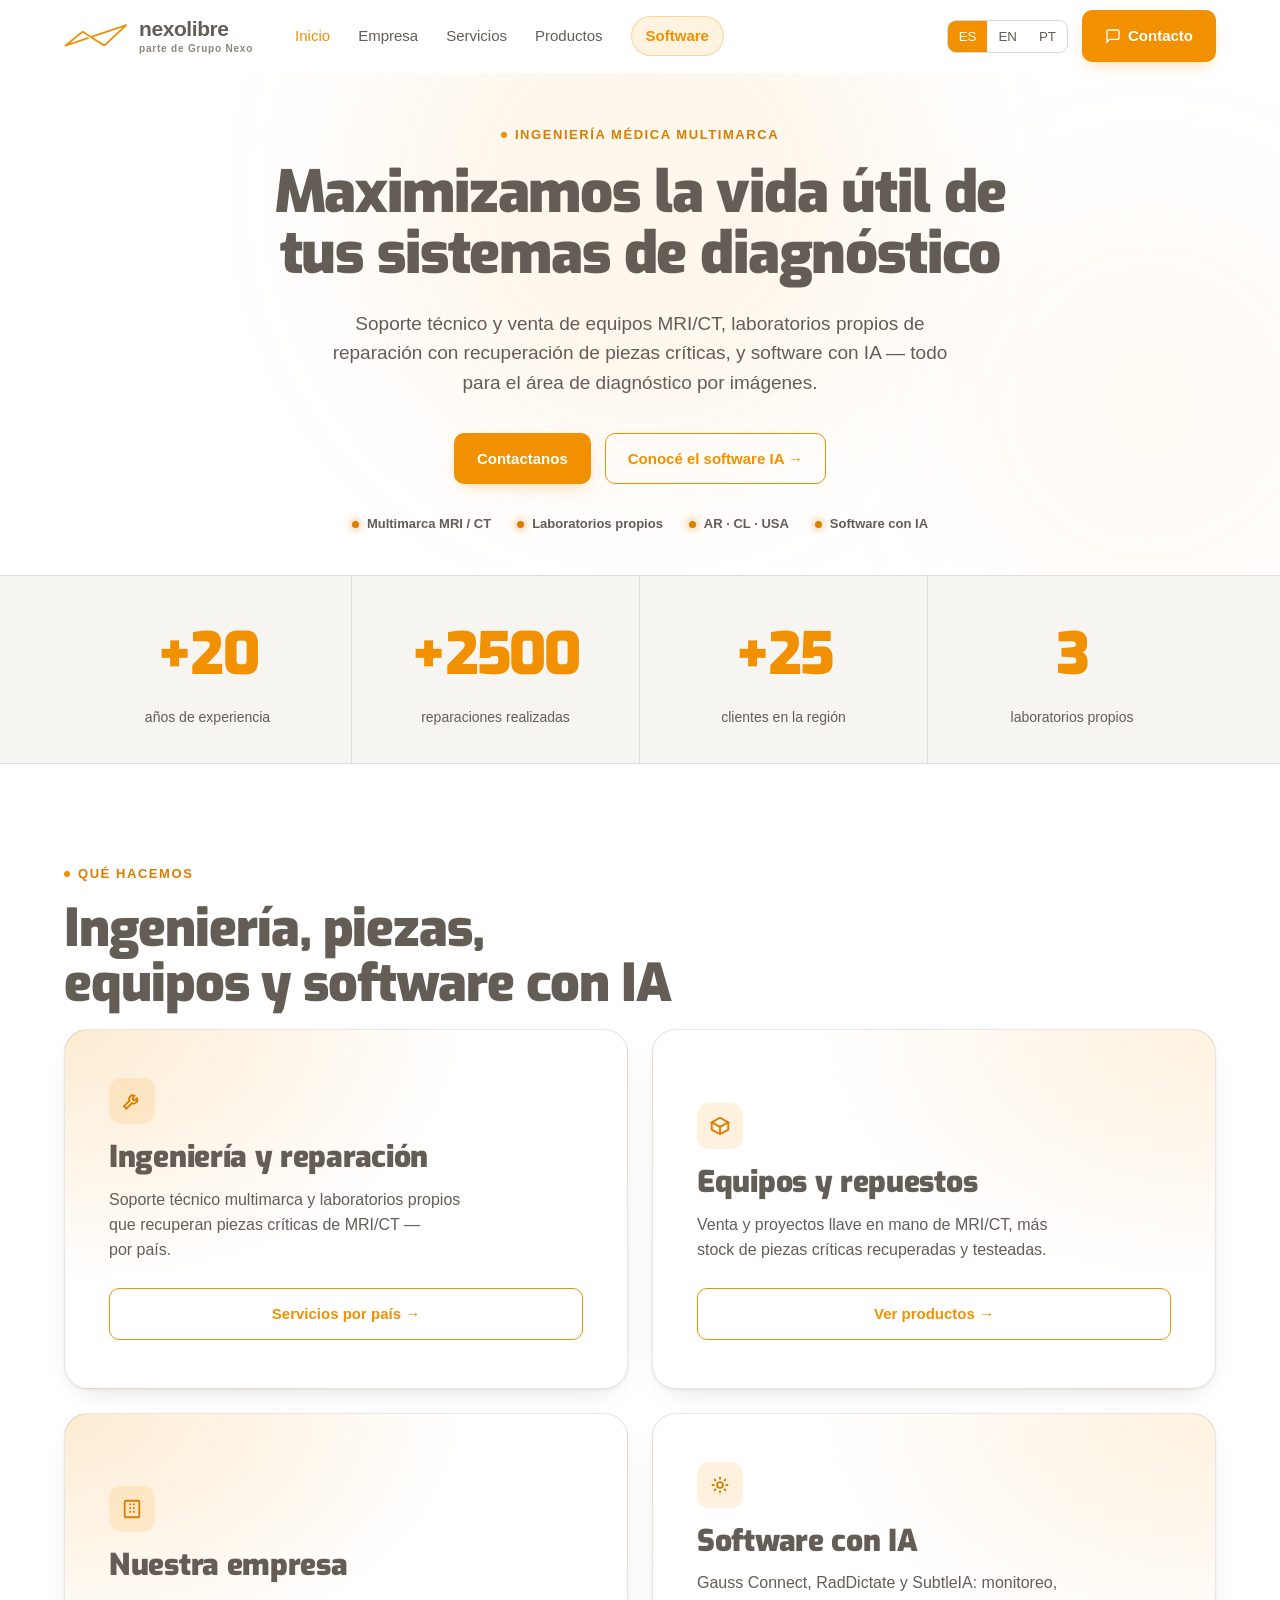
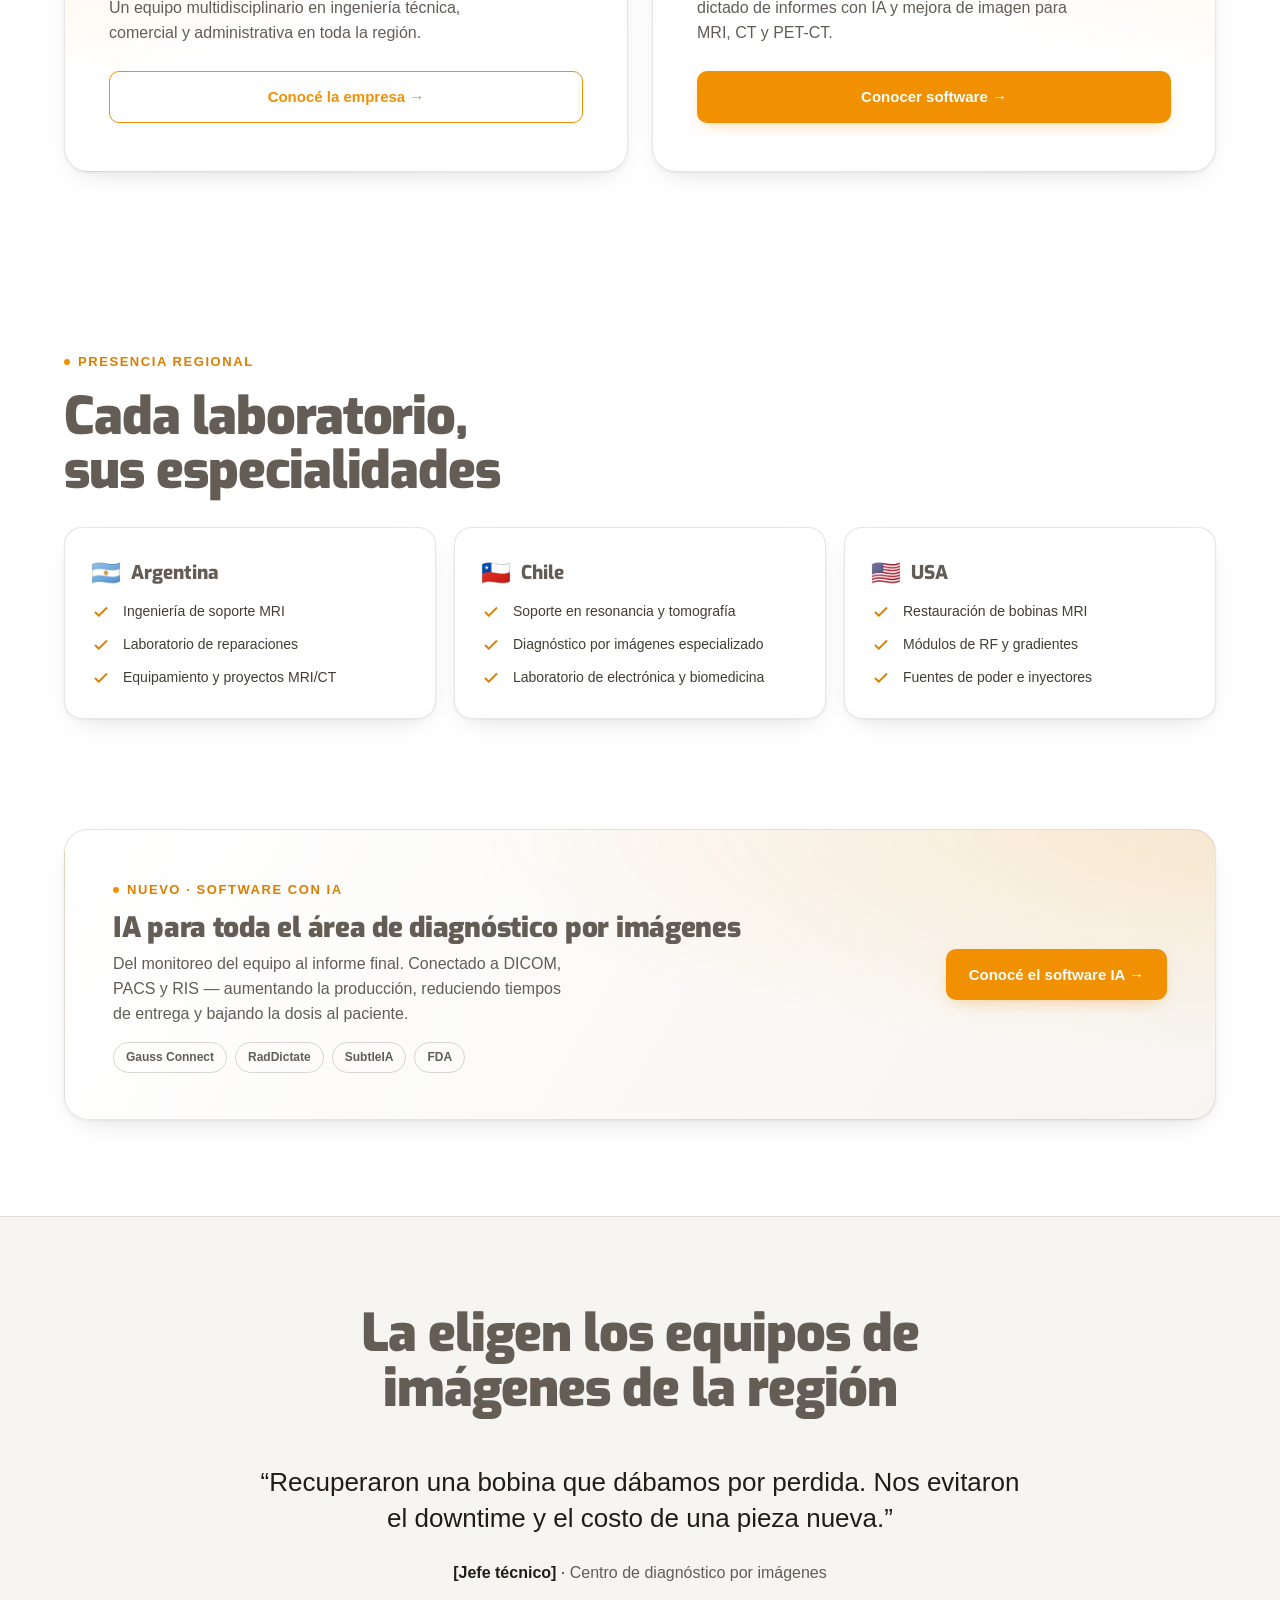
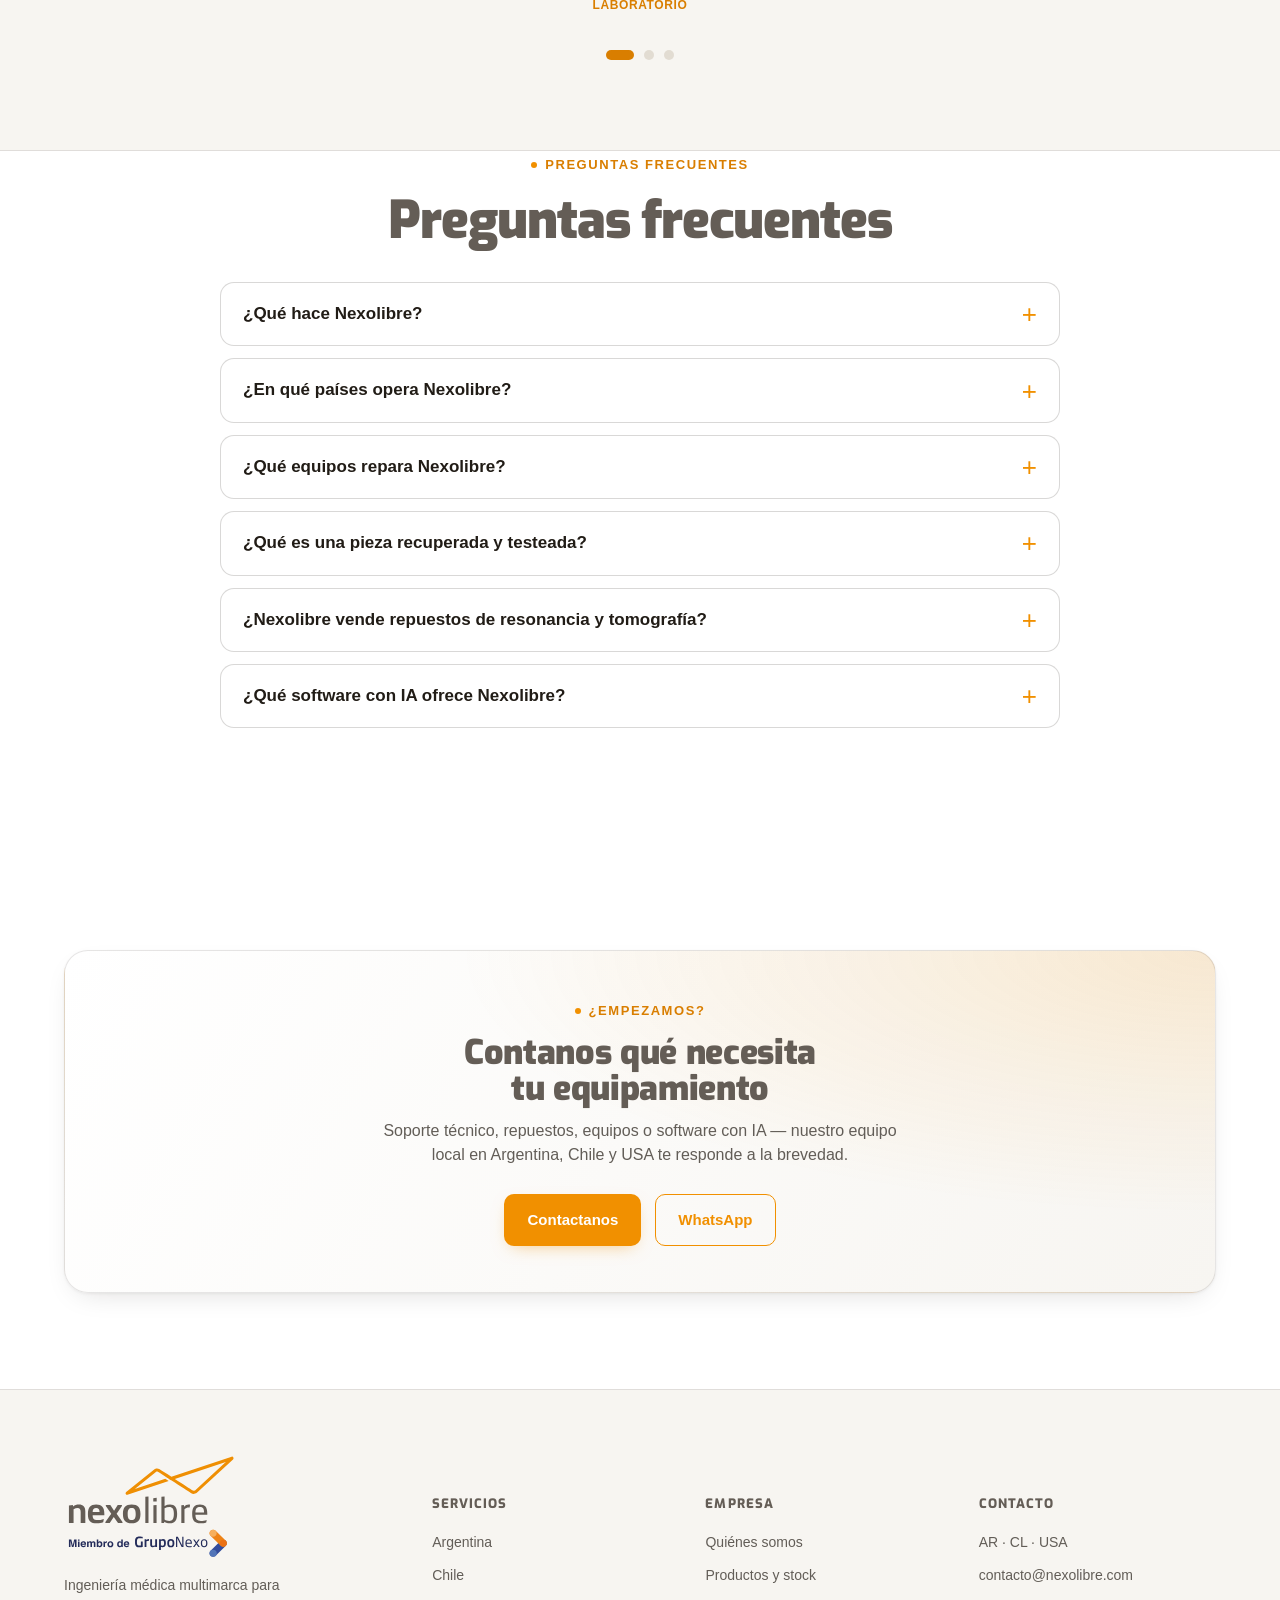
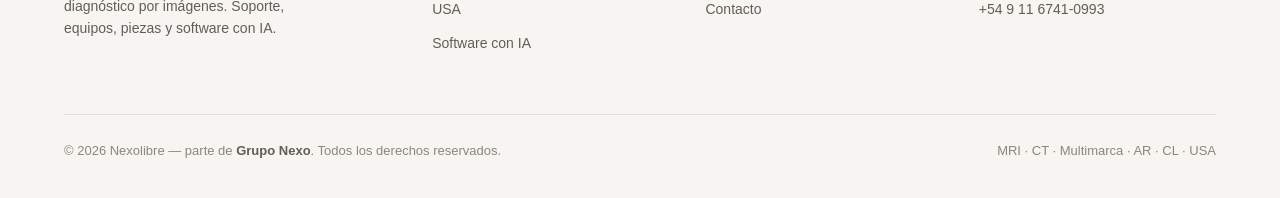
==== commit 08e1db68: "SEO/GEO: meta tags, Open Graph, JSON-LD, FAQ, sitemap, robots, llms.txt - Open Graph + Twitter Cards" ====
--- a/index.html
+++ b/index.html
@@ -10,6 +10,32 @@
 <link rel="preconnect" href="https://fonts.gstatic.com" crossorigin />
 <link href="https://fonts.googleapis.com/css2?family=Exo:wght@400;500;600;700;800;900&display=swap" rel="stylesheet" />
 <link rel="stylesheet" href="styles.css" />
+<!-- SEO/GEO inicio -->
+<link rel="canonical" href="https://nexolibre.com/" />
+<meta name="robots" content="index, follow, max-image-preview:large, max-snippet:-1, max-video-preview:-1" />
+<meta name="theme-color" content="#F19000" />
+<meta name="author" content="Nexolibre" />
+<link rel="alternate" hreflang="es" href="https://nexolibre.com/" />
+<link rel="alternate" hreflang="x-default" href="https://nexolibre.com/" />
+<meta property="og:type" content="website" />
+<meta property="og:site_name" content="Nexolibre" />
+<meta property="og:locale" content="es_AR" />
+<meta property="og:locale:alternate" content="en_US" />
+<meta property="og:locale:alternate" content="pt_BR" />
+<meta property="og:title" content="Nexolibre — Ingeniería médica multimarca | Soporte y equipos MRI/CT + Software con IA" />
+<meta property="og:description" content="Soporte técnico y venta de equipos MRI/CT, laboratorios propios de reparación con recuperación de piezas críticas, y software con IA para diagnóstico por imágenes. Argentina, Chile y USA." />
+<meta property="og:url" content="https://nexolibre.com/" />
+<meta property="og:image" content="https://nexolibre.com/assets/og-image.png" />
+<meta property="og:image:width" content="1200" />
+<meta property="og:image:height" content="630" />
+<meta property="og:image:alt" content="Nexolibre — Ingeniería médica multimarca MRI/CT y software con IA" />
+<meta name="twitter:card" content="summary_large_image" />
+<meta name="twitter:title" content="Nexolibre — Ingeniería médica multimarca | Soporte y equipos MRI/CT + Software con IA" />
+<meta name="twitter:description" content="Soporte técnico y venta de equipos MRI/CT, laboratorios propios de reparación con recuperación de piezas críticas, y software con IA para diagnóstico por imágenes. Argentina, Chile y USA." />
+<meta name="twitter:image" content="https://nexolibre.com/assets/og-image.png" />
+<script type="application/ld+json">{"@context":"https://schema.org","@type":"Organization","@id":"https://nexolibre.com/#organization","name":"Nexolibre","alternateName":"Nexolibre — Grupo Nexo","url":"https://nexolibre.com/","logo":{"@type":"ImageObject","url":"https://nexolibre.com/assets/nexolibre-logo.png"},"image":"https://nexolibre.com/assets/og-image.png","description":"Ingeniería médica multimarca para diagnóstico por imágenes: soporte técnico MRI/CT, laboratorios propios de reparación con recuperación de piezas críticas, venta de equipos y software con inteligencia artificial.","parentOrganization":{"@type":"Organization","name":"Grupo Nexo"},"email":"contacto@nexolibre.com","telephone":"+5491167410993","areaServed":[{"@type":"Country","name":"Argentina"},{"@type":"Country","name":"Chile"},{"@type":"Country","name":"Estados Unidos"},{"@type":"Country","name":"Colombia"}],"contactPoint":[{"@type":"ContactPoint","telephone":"+5491167410993","email":"contacto@nexolibre.com","contactType":"sales","availableLanguage":["es","en","pt"]}],"knowsAbout":["Resonancia magnética (MRI)","Tomografía computada (CT)","Diagnóstico por imágenes","Bobinas MRI","Reparación de equipos médicos","Recuperación de piezas críticas","Módulos de RF y gradientes","Inyectores y fuentes de poder","Software con inteligencia artificial para radiología"]}</script>
+<script type="application/ld+json">{"@context":"https://schema.org","@type":"WebSite","@id":"https://nexolibre.com/#website","url":"https://nexolibre.com/","name":"Nexolibre","inLanguage":["es","en","pt"],"publisher":{"@id":"https://nexolibre.com/#organization"},"potentialAction":{"@type":"SearchAction","target":{"@type":"EntryPoint","urlTemplate":"https://nexolibre.com/catalogo.html?q={search_term_string}"},"query-input":"required name=search_term_string"}}</script>
+<!-- SEO/GEO fin -->
 </head>
 <body>
 
@@ -191,6 +217,53 @@
   </div>
 </section>
 
+<!-- ============ FAQ (SEO/GEO) ============ -->
+<section class="split" style="padding-top:0" id="faq">
+  <div class="wrap">
+    <div style="text-align:center;margin-bottom:34px">
+      <div class="eyebrow" style="justify-content:center" data-en="FAQ" data-es="Preguntas frecuentes" data-pt="Perguntas frequentes">Preguntas frecuentes</div>
+      <h2 class="reveal" data-en="Frequently asked questions" data-es="Preguntas frecuentes" data-pt="Perguntas frequentes">Preguntas frecuentes</h2>
+    </div>
+    <div class="faq reveal">
+      <details>
+        <summary data-en="What does Nexolibre do?" data-es="¿Qué hace Nexolibre?" data-pt="O que a Nexolibre faz?">¿Qué hace Nexolibre?</summary>
+        <p data-en="Nexolibre is a multivendor medical engineering company for diagnostic imaging. We provide technical support and repair of MRI and CT equipment, we run our own labs that recover and test critical parts, we sell equipment and spare parts, and we represent AI software for radiology. We are part of Grupo Nexo." data-es="Nexolibre es una empresa de ingeniería médica multimarca para diagnóstico por imágenes. Brindamos soporte técnico y reparación de equipos MRI y CT, operamos laboratorios propios que recuperan y testean piezas críticas, vendemos equipos y repuestos, y representamos software con IA para radiología. Somos parte de Grupo Nexo." data-pt="A Nexolibre é uma empresa de engenharia médica multimarca para diagnóstico por imagem. Oferecemos suporte técnico e reparo de equipamentos de MRI e CT, operamos laboratórios próprios que recuperam e testam peças críticas, vendemos equipamentos e peças, e representamos software com IA para radiologia. Fazemos parte do Grupo Nexo.">Nexolibre es una empresa de ingeniería médica multimarca para diagnóstico por imágenes. Brindamos soporte técnico y reparación de equipos MRI y CT, operamos laboratorios propios que recuperan y testean piezas críticas, vendemos equipos y repuestos, y representamos software con IA para radiología. Somos parte de Grupo Nexo.</p>
+      </details>
+      <details>
+        <summary data-en="In which countries does Nexolibre operate?" data-es="¿En qué países opera Nexolibre?" data-pt="Em quais países a Nexolibre atua?">¿En qué países opera Nexolibre?</summary>
+        <p data-en="Nexolibre operates with local teams in Argentina, Chile and the United States for technical support, repair labs and sales. The AI software line is also available in Colombia." data-es="Nexolibre opera con equipos locales en Argentina, Chile y Estados Unidos para soporte técnico, laboratorios de reparación y comercialización. La línea de software con IA también está disponible en Colombia." data-pt="A Nexolibre atua com equipes locais na Argentina, no Chile e nos Estados Unidos para suporte técnico, laboratórios de reparo e vendas. A linha de software com IA também está disponível na Colômbia.">Nexolibre opera con equipos locales en Argentina, Chile y Estados Unidos para soporte técnico, laboratorios de reparación y comercialización. La línea de software con IA también está disponible en Colombia.</p>
+      </details>
+      <details>
+        <summary data-en="What equipment does Nexolibre repair?" data-es="¿Qué equipos repara Nexolibre?" data-pt="Quais equipamentos a Nexolibre repara?">¿Qué equipos repara Nexolibre?</summary>
+        <p data-en="We provide multivendor support and repair for MRI (magnetic resonance) and CT (computed tomography) systems, including coils, RF and gradient modules, power supplies and injectors, regardless of the equipment brand." data-es="Damos soporte y reparación multimarca de equipos de MRI (resonancia magnética) y CT (tomografía computada), incluyendo bobinas, módulos de RF y gradientes, fuentes de poder e inyectores, sin importar la marca del equipo." data-pt="Oferecemos suporte e reparo multimarca de equipamentos de MRI (ressonância magnética) e CT (tomografia computadorizada), incluindo bobinas, módulos de RF e gradientes, fontes de alimentação e injetores, independentemente da marca.">Damos soporte y reparación multimarca de equipos de MRI (resonancia magnética) y CT (tomografía computada), incluyendo bobinas, módulos de RF y gradientes, fuentes de poder e inyectores, sin importar la marca del equipo.</p>
+      </details>
+      <details>
+        <summary data-en="What is a recovered and tested part?" data-es="¿Qué es una pieza recuperada y testeada?" data-pt="O que é uma peça recuperada e testada?">¿Qué es una pieza recuperada y testeada?</summary>
+        <p data-en="It is a critical part — such as an MRI coil — that is repaired and restored in our own labs and then fully tested before delivery. Recovering a part instead of buying it new avoids equipment downtime and significantly reduces cost." data-es="Es una pieza crítica —por ejemplo una bobina de MRI— que reparamos y restauramos en nuestros laboratorios propios y luego testeamos por completo antes de entregarla. Recuperar una pieza en lugar de comprarla nueva evita el downtime del equipo y reduce fuertemente el costo." data-pt="É uma peça crítica —por exemplo, uma bobina de MRI— que reparamos e restauramos em nossos próprios laboratórios e depois testamos completamente antes da entrega. Recuperar uma peça em vez de comprá-la nova evita o downtime do equipamento e reduz bastante o custo.">Es una pieza crítica —por ejemplo una bobina de MRI— que reparamos y restauramos en nuestros laboratorios propios y luego testeamos por completo antes de entregarla. Recuperar una pieza en lugar de comprarla nueva evita el downtime del equipo y reduce fuertemente el costo.</p>
+      </details>
+      <details>
+        <summary data-en="Does Nexolibre sell MRI and CT spare parts?" data-es="¿Nexolibre vende repuestos de resonancia y tomografía?" data-pt="A Nexolibre vende peças de MRI e CT?">¿Nexolibre vende repuestos de resonancia y tomografía?</summary>
+        <p data-en="Yes. We keep a stock of recovered and tested MRI/CT parts — coils, RF and gradient modules, power supplies and injectors — searchable by brand, equipment model or part number in our online parts catalog." data-es="Sí. Mantenemos un stock de piezas MRI/CT recuperadas y testeadas —bobinas, módulos de RF y gradientes, fuentes de poder e inyectores— que se pueden buscar por marca, modelo de equipo o número de parte en nuestro catálogo de partes online." data-pt="Sim. Mantemos um estoque de peças de MRI/CT recuperadas e testadas —bobinas, módulos de RF e gradientes, fontes de alimentação e injetores— pesquisáveis por marca, modelo de equipamento ou número de peça em nosso catálogo de peças online.">Sí. Mantenemos un stock de piezas MRI/CT recuperadas y testeadas —bobinas, módulos de RF y gradientes, fuentes de poder e inyectores— que se pueden buscar por marca, modelo de equipo o número de parte en nuestro catálogo de partes online.</p>
+      </details>
+      <details>
+        <summary data-en="What AI software does Nexolibre offer?" data-es="¿Qué software con IA ofrece Nexolibre?" data-pt="Qual software com IA a Nexolibre oferece?">¿Qué software con IA ofrece Nexolibre?</summary>
+        <p data-en="We represent three AI solutions for diagnostic imaging: Gauss Connect (monitoring and management of the imaging department), RadDictate (AI-assisted radiology report dictation) and SubtleIA (AI image enhancement for MRI, CT and PET-CT, reducing dose and scan time)." data-es="Representamos tres soluciones con IA para diagnóstico por imágenes: Gauss Connect (monitoreo y gestión del área de imágenes), RadDictate (dictado de informes radiológicos asistido por IA) y SubtleIA (mejora de imagen con IA para MRI, CT y PET-CT, reduciendo dosis y tiempo de adquisición)." data-pt="Representamos três soluções com IA para diagnóstico por imagem: Gauss Connect (monitoramento e gestão da área de imagem), RadDictate (ditado de laudos radiológicos assistido por IA) e SubtleIA (melhoria de imagem com IA para MRI, CT e PET-CT, reduzindo dose e tempo de aquisição).">Representamos tres soluciones con IA para diagnóstico por imágenes: Gauss Connect (monitoreo y gestión del área de imágenes), RadDictate (dictado de informes radiológicos asistido por IA) y SubtleIA (mejora de imagen con IA para MRI, CT y PET-CT, reduciendo dosis y tiempo de adquisición).</p>
+      </details>
+    </div>
+  </div>
+</section>
+
+<script type="application/ld+json">
+{"@context":"https://schema.org","@type":"FAQPage","mainEntity":[
+{"@type":"Question","name":"¿Qué hace Nexolibre?","acceptedAnswer":{"@type":"Answer","text":"Nexolibre es una empresa de ingeniería médica multimarca para diagnóstico por imágenes. Brindamos soporte técnico y reparación de equipos MRI y CT, operamos laboratorios propios que recuperan y testean piezas críticas, vendemos equipos y repuestos, y representamos software con IA para radiología. Somos parte de Grupo Nexo."}},
+{"@type":"Question","name":"¿En qué países opera Nexolibre?","acceptedAnswer":{"@type":"Answer","text":"Nexolibre opera con equipos locales en Argentina, Chile y Estados Unidos para soporte técnico, laboratorios de reparación y comercialización. La línea de software con IA también está disponible en Colombia."}},
+{"@type":"Question","name":"¿Qué equipos repara Nexolibre?","acceptedAnswer":{"@type":"Answer","text":"Damos soporte y reparación multimarca de equipos de MRI (resonancia magnética) y CT (tomografía computada), incluyendo bobinas, módulos de RF y gradientes, fuentes de poder e inyectores, sin importar la marca del equipo."}},
+{"@type":"Question","name":"¿Qué es una pieza recuperada y testeada?","acceptedAnswer":{"@type":"Answer","text":"Es una pieza crítica —por ejemplo una bobina de MRI— que reparamos y restauramos en nuestros laboratorios propios y luego testeamos por completo antes de entregarla. Recuperar una pieza en lugar de comprarla nueva evita el downtime del equipo y reduce fuertemente el costo."}},
+{"@type":"Question","name":"¿Nexolibre vende repuestos de resonancia y tomografía?","acceptedAnswer":{"@type":"Answer","text":"Sí. Mantenemos un stock de piezas MRI/CT recuperadas y testeadas —bobinas, módulos de RF y gradientes, fuentes de poder e inyectores— que se pueden buscar por marca, modelo de equipo o número de parte en nuestro catálogo de partes online."}},
+{"@type":"Question","name":"¿Qué software con IA ofrece Nexolibre?","acceptedAnswer":{"@type":"Answer","text":"Representamos tres soluciones con IA para diagnóstico por imágenes: Gauss Connect (monitoreo y gestión del área de imágenes), RadDictate (dictado de informes radiológicos asistido por IA) y SubtleIA (mejora de imagen con IA para MRI, CT y PET-CT, reduciendo dosis y tiempo de adquisición)."}}
+]}
+</script>
+
 <!-- ============ CONTACTO CTA (cierre) ============ -->
 <section class="split">
   <div class="wrap">
--- a/styles.css
+++ b/styles.css
@@ -362,3 +362,13 @@
   @media(max-width:560px){.lb-prev{left:8px}.lb-next{right:8px}}
   @media(max-width:960px){.cat-grid{grid-template-columns:1fr 1fr}}
   @media(max-width:640px){.cat-grid{grid-template-columns:1fr}.cat-tools select{flex:1}}
+
+/* ---------- FAQ (acordeón, SEO/GEO) ---------- */
+.faq{max-width:840px;margin:0 auto;display:flex;flex-direction:column;gap:12px}
+.faq details{background:var(--surface);border:1px solid var(--border-2);border-radius:14px;padding:0 22px;transition:border-color .2s}
+.faq details[open]{border-color:var(--accent)}
+.faq summary{cursor:pointer;list-style:none;padding:18px 0;font-weight:600;font-size:17px;color:var(--text);display:flex;justify-content:space-between;align-items:center;gap:14px}
+.faq summary::-webkit-details-marker{display:none}
+.faq summary::after{content:'+';color:var(--accent);font-size:26px;font-weight:400;line-height:1;flex:0 0 auto}
+.faq details[open] summary::after{content:'\2013'}
+.faq p{margin:0 0 18px;color:var(--muted);line-height:1.65}
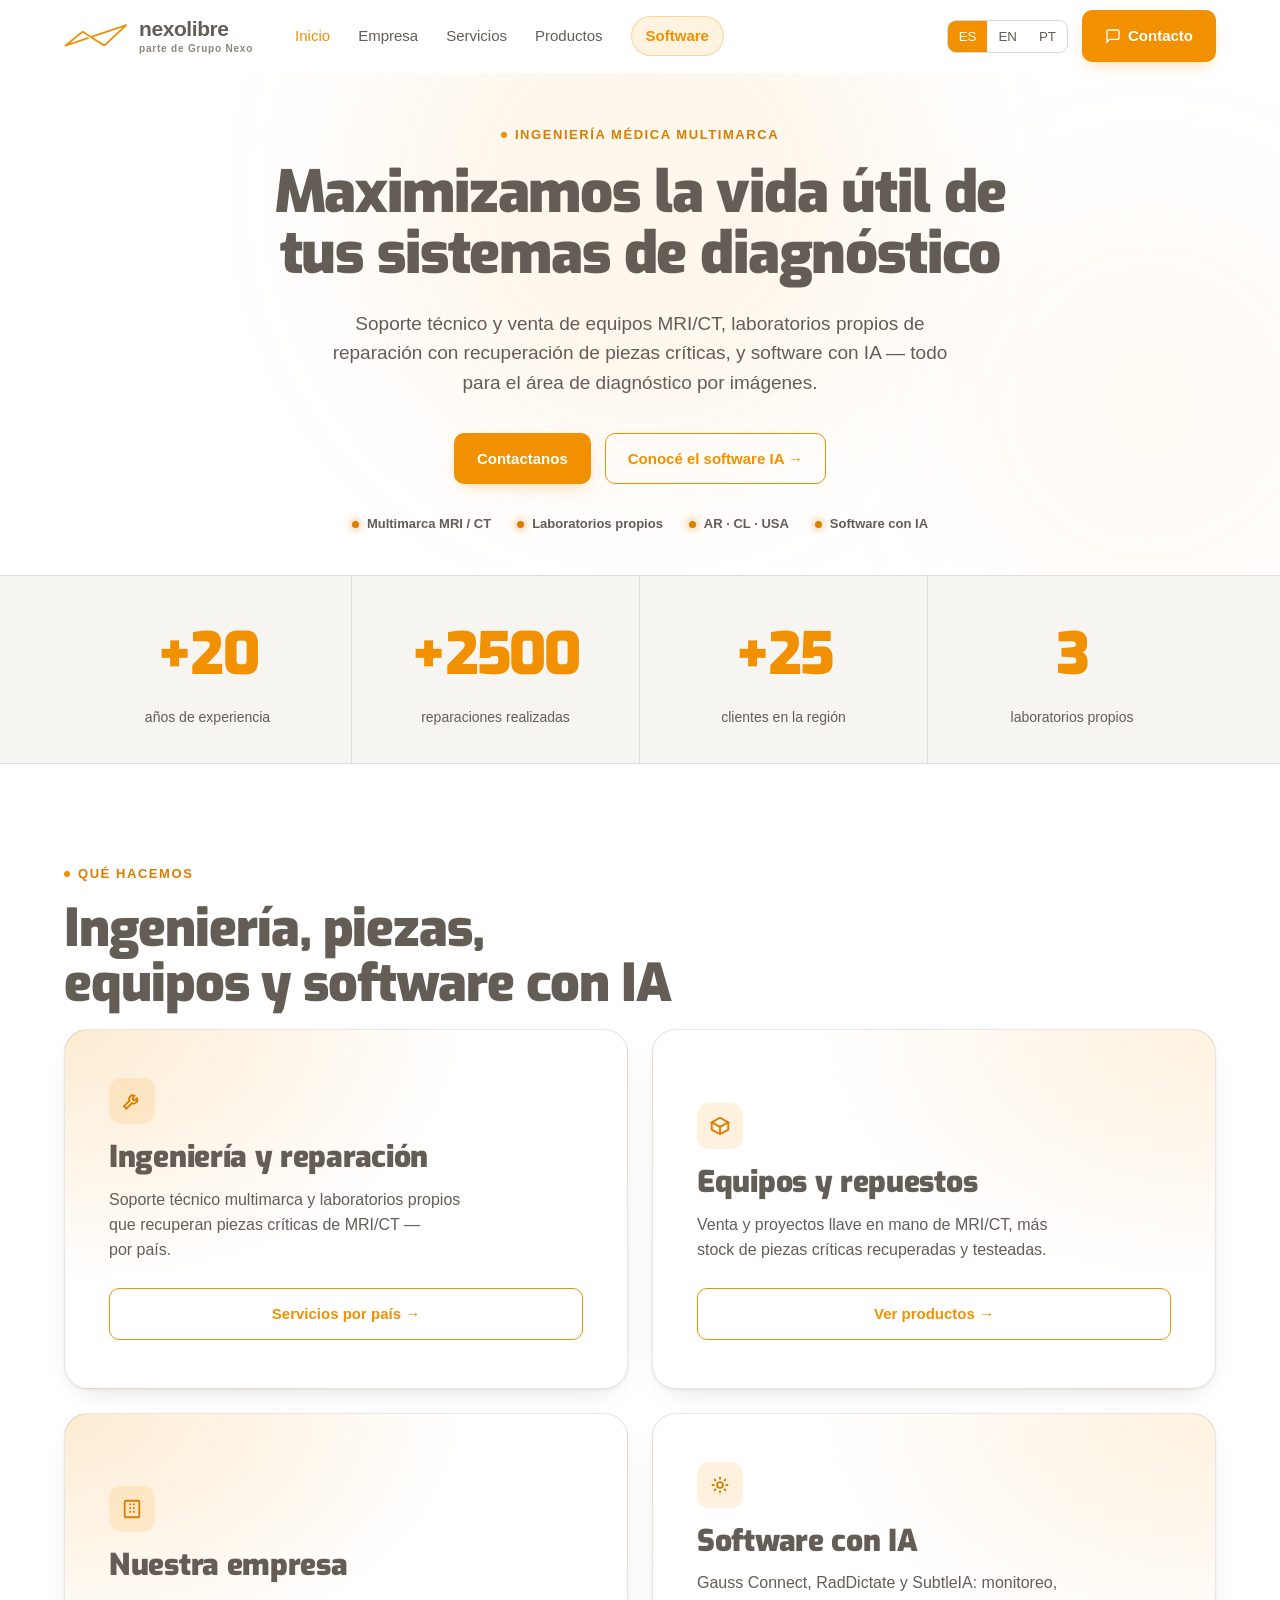
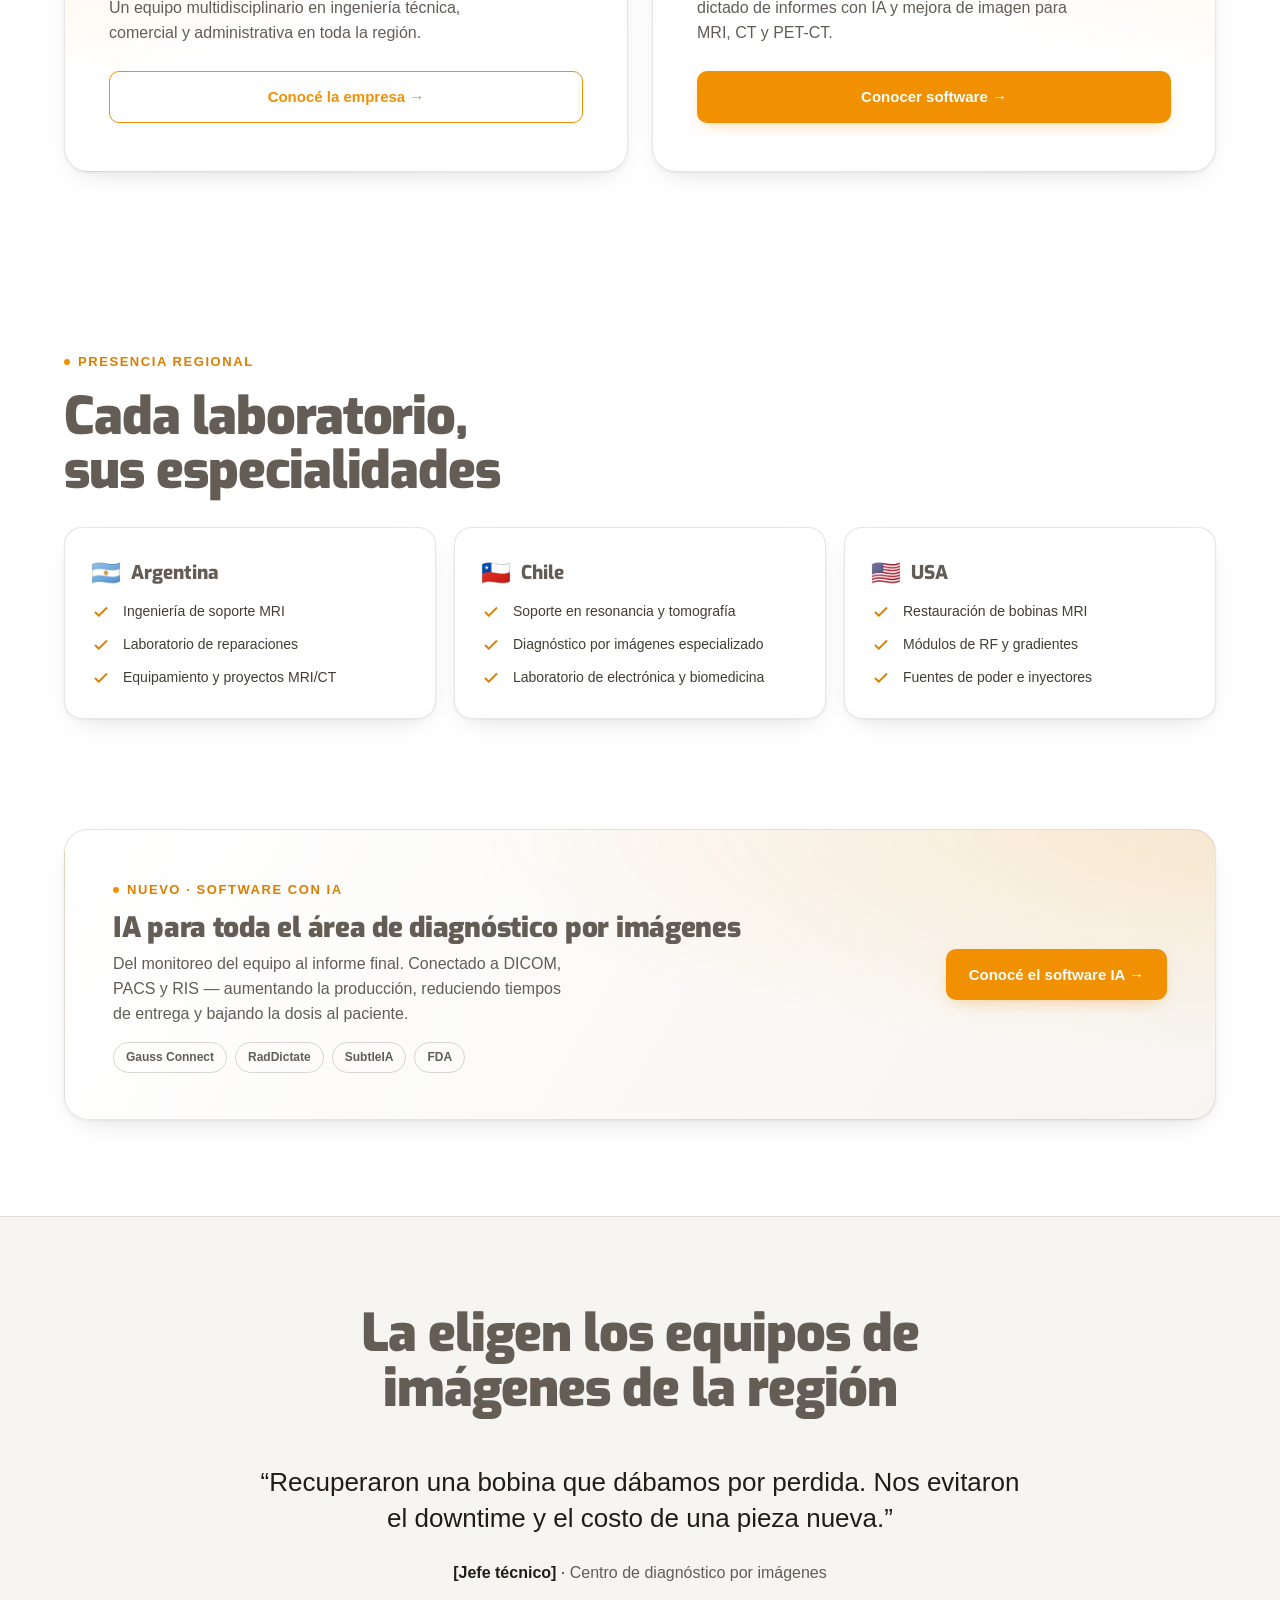
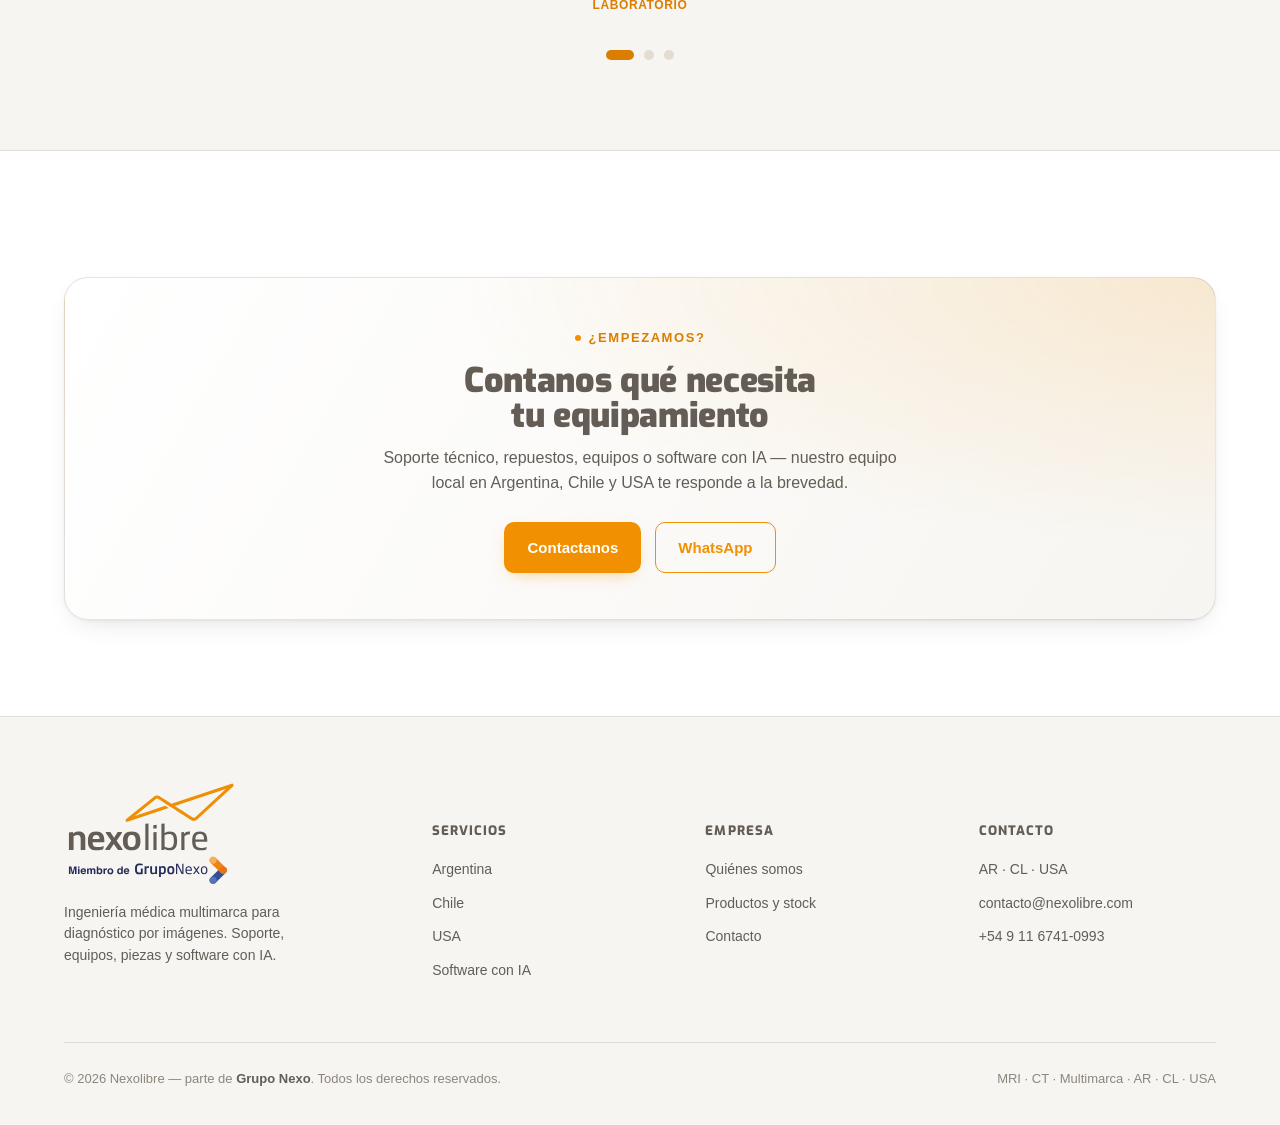
==== commit 3faf61ae: "SEO: mover FAQ (y su FAQPage schema) de inicio a empresa Co-Authored-By: Claude Opus 4.8 <noreply@an" ====
--- a/index.html
+++ b/index.html
@@ -33,7 +33,7 @@
 <meta name="twitter:title" content="Nexolibre — Ingeniería médica multimarca | Soporte y equipos MRI/CT + Software con IA" />
 <meta name="twitter:description" content="Soporte técnico y venta de equipos MRI/CT, laboratorios propios de reparación con recuperación de piezas críticas, y software con IA para diagnóstico por imágenes. Argentina, Chile y USA." />
 <meta name="twitter:image" content="https://nexolibre.com/assets/og-image.png" />
-<script type="application/ld+json">{"@context":"https://schema.org","@type":"Organization","@id":"https://nexolibre.com/#organization","name":"Nexolibre","alternateName":"Nexolibre — Grupo Nexo","url":"https://nexolibre.com/","logo":{"@type":"ImageObject","url":"https://nexolibre.com/assets/nexolibre-logo.png"},"image":"https://nexolibre.com/assets/og-image.png","description":"Ingeniería médica multimarca para diagnóstico por imágenes: soporte técnico MRI/CT, laboratorios propios de reparación con recuperación de piezas críticas, venta de equipos y software con inteligencia artificial.","parentOrganization":{"@type":"Organization","name":"Grupo Nexo"},"email":"contacto@nexolibre.com","telephone":"+5491167410993","areaServed":[{"@type":"Country","name":"Argentina"},{"@type":"Country","name":"Chile"},{"@type":"Country","name":"Estados Unidos"},{"@type":"Country","name":"Colombia"}],"contactPoint":[{"@type":"ContactPoint","telephone":"+5491167410993","email":"contacto@nexolibre.com","contactType":"sales","availableLanguage":["es","en","pt"]}],"knowsAbout":["Resonancia magnética (MRI)","Tomografía computada (CT)","Diagnóstico por imágenes","Bobinas MRI","Reparación de equipos médicos","Recuperación de piezas críticas","Módulos de RF y gradientes","Inyectores y fuentes de poder","Software con inteligencia artificial para radiología"]}</script>
+<script type="application/ld+json">{"@context":"https://schema.org","@type":"Organization","@id":"https://nexolibre.com/#organization","name":"Nexolibre","alternateName":"Nexolibre — Grupo Nexo","url":"https://nexolibre.com/","logo":{"@type":"ImageObject","url":"https://nexolibre.com/assets/nexolibre-logo.png"},"image":"https://nexolibre.com/assets/og-image.png","description":"Ingeniería médica multimarca para diagnóstico por imágenes: soporte técnico MRI/CT, laboratorios propios de reparación con recuperación de piezas críticas, venta de equipos y software con inteligencia artificial.","parentOrganization":{"@type":"Organization","name":"Grupo Nexo"},"email":"contacto@nexolibre.com","telephone":"+5491167410993","areaServed":[{"@type":"Country","name":"Argentina"},{"@type":"Country","name":"Chile"},{"@type":"Country","name":"Estados Unidos"},{"@type":"Country","name":"Colombia"}],"contactPoint":[{"@type":"ContactPoint","telephone":"+5491167410993","email":"contacto@nexolibre.com","contactType":"sales","availableLanguage":["es","en","pt"]}],"knowsAbout":["Resonancia magnética (MRI)","Tomografía computada (CT)","Diagnóstico por imágenes","Bobinas MRI","Reparación de equipos médicos","Recuperación de piezas críticas","Módulos de RF y gradientes","Inyectores y fuentes de poder","Software con inteligencia artificial para radiología"],"sameAs":["https://www.linkedin.com/company/nexo-libre/","https://share.google/iyGj2og1TmS3GPTS4"]}</script>
 <script type="application/ld+json">{"@context":"https://schema.org","@type":"WebSite","@id":"https://nexolibre.com/#website","url":"https://nexolibre.com/","name":"Nexolibre","inLanguage":["es","en","pt"],"publisher":{"@id":"https://nexolibre.com/#organization"},"potentialAction":{"@type":"SearchAction","target":{"@type":"EntryPoint","urlTemplate":"https://nexolibre.com/catalogo.html?q={search_term_string}"},"query-input":"required name=search_term_string"}}</script>
 <!-- SEO/GEO fin -->
 </head>
@@ -217,53 +217,6 @@
   </div>
 </section>
 
-<!-- ============ FAQ (SEO/GEO) ============ -->
-<section class="split" style="padding-top:0" id="faq">
-  <div class="wrap">
-    <div style="text-align:center;margin-bottom:34px">
-      <div class="eyebrow" style="justify-content:center" data-en="FAQ" data-es="Preguntas frecuentes" data-pt="Perguntas frequentes">Preguntas frecuentes</div>
-      <h2 class="reveal" data-en="Frequently asked questions" data-es="Preguntas frecuentes" data-pt="Perguntas frequentes">Preguntas frecuentes</h2>
-    </div>
-    <div class="faq reveal">
-      <details>
-        <summary data-en="What does Nexolibre do?" data-es="¿Qué hace Nexolibre?" data-pt="O que a Nexolibre faz?">¿Qué hace Nexolibre?</summary>
-        <p data-en="Nexolibre is a multivendor medical engineering company for diagnostic imaging. We provide technical support and repair of MRI and CT equipment, we run our own labs that recover and test critical parts, we sell equipment and spare parts, and we represent AI software for radiology. We are part of Grupo Nexo." data-es="Nexolibre es una empresa de ingeniería médica multimarca para diagnóstico por imágenes. Brindamos soporte técnico y reparación de equipos MRI y CT, operamos laboratorios propios que recuperan y testean piezas críticas, vendemos equipos y repuestos, y representamos software con IA para radiología. Somos parte de Grupo Nexo." data-pt="A Nexolibre é uma empresa de engenharia médica multimarca para diagnóstico por imagem. Oferecemos suporte técnico e reparo de equipamentos de MRI e CT, operamos laboratórios próprios que recuperam e testam peças críticas, vendemos equipamentos e peças, e representamos software com IA para radiologia. Fazemos parte do Grupo Nexo.">Nexolibre es una empresa de ingeniería médica multimarca para diagnóstico por imágenes. Brindamos soporte técnico y reparación de equipos MRI y CT, operamos laboratorios propios que recuperan y testean piezas críticas, vendemos equipos y repuestos, y representamos software con IA para radiología. Somos parte de Grupo Nexo.</p>
-      </details>
-      <details>
-        <summary data-en="In which countries does Nexolibre operate?" data-es="¿En qué países opera Nexolibre?" data-pt="Em quais países a Nexolibre atua?">¿En qué países opera Nexolibre?</summary>
-        <p data-en="Nexolibre operates with local teams in Argentina, Chile and the United States for technical support, repair labs and sales. The AI software line is also available in Colombia." data-es="Nexolibre opera con equipos locales en Argentina, Chile y Estados Unidos para soporte técnico, laboratorios de reparación y comercialización. La línea de software con IA también está disponible en Colombia." data-pt="A Nexolibre atua com equipes locais na Argentina, no Chile e nos Estados Unidos para suporte técnico, laboratórios de reparo e vendas. A linha de software com IA também está disponível na Colômbia.">Nexolibre opera con equipos locales en Argentina, Chile y Estados Unidos para soporte técnico, laboratorios de reparación y comercialización. La línea de software con IA también está disponible en Colombia.</p>
-      </details>
-      <details>
-        <summary data-en="What equipment does Nexolibre repair?" data-es="¿Qué equipos repara Nexolibre?" data-pt="Quais equipamentos a Nexolibre repara?">¿Qué equipos repara Nexolibre?</summary>
-        <p data-en="We provide multivendor support and repair for MRI (magnetic resonance) and CT (computed tomography) systems, including coils, RF and gradient modules, power supplies and injectors, regardless of the equipment brand." data-es="Damos soporte y reparación multimarca de equipos de MRI (resonancia magnética) y CT (tomografía computada), incluyendo bobinas, módulos de RF y gradientes, fuentes de poder e inyectores, sin importar la marca del equipo." data-pt="Oferecemos suporte e reparo multimarca de equipamentos de MRI (ressonância magnética) e CT (tomografia computadorizada), incluindo bobinas, módulos de RF e gradientes, fontes de alimentação e injetores, independentemente da marca.">Damos soporte y reparación multimarca de equipos de MRI (resonancia magnética) y CT (tomografía computada), incluyendo bobinas, módulos de RF y gradientes, fuentes de poder e inyectores, sin importar la marca del equipo.</p>
-      </details>
-      <details>
-        <summary data-en="What is a recovered and tested part?" data-es="¿Qué es una pieza recuperada y testeada?" data-pt="O que é uma peça recuperada e testada?">¿Qué es una pieza recuperada y testeada?</summary>
-        <p data-en="It is a critical part — such as an MRI coil — that is repaired and restored in our own labs and then fully tested before delivery. Recovering a part instead of buying it new avoids equipment downtime and significantly reduces cost." data-es="Es una pieza crítica —por ejemplo una bobina de MRI— que reparamos y restauramos en nuestros laboratorios propios y luego testeamos por completo antes de entregarla. Recuperar una pieza en lugar de comprarla nueva evita el downtime del equipo y reduce fuertemente el costo." data-pt="É uma peça crítica —por exemplo, uma bobina de MRI— que reparamos e restauramos em nossos próprios laboratórios e depois testamos completamente antes da entrega. Recuperar uma peça em vez de comprá-la nova evita o downtime do equipamento e reduz bastante o custo.">Es una pieza crítica —por ejemplo una bobina de MRI— que reparamos y restauramos en nuestros laboratorios propios y luego testeamos por completo antes de entregarla. Recuperar una pieza en lugar de comprarla nueva evita el downtime del equipo y reduce fuertemente el costo.</p>
-      </details>
-      <details>
-        <summary data-en="Does Nexolibre sell MRI and CT spare parts?" data-es="¿Nexolibre vende repuestos de resonancia y tomografía?" data-pt="A Nexolibre vende peças de MRI e CT?">¿Nexolibre vende repuestos de resonancia y tomografía?</summary>
-        <p data-en="Yes. We keep a stock of recovered and tested MRI/CT parts — coils, RF and gradient modules, power supplies and injectors — searchable by brand, equipment model or part number in our online parts catalog." data-es="Sí. Mantenemos un stock de piezas MRI/CT recuperadas y testeadas —bobinas, módulos de RF y gradientes, fuentes de poder e inyectores— que se pueden buscar por marca, modelo de equipo o número de parte en nuestro catálogo de partes online." data-pt="Sim. Mantemos um estoque de peças de MRI/CT recuperadas e testadas —bobinas, módulos de RF e gradientes, fontes de alimentação e injetores— pesquisáveis por marca, modelo de equipamento ou número de peça em nosso catálogo de peças online.">Sí. Mantenemos un stock de piezas MRI/CT recuperadas y testeadas —bobinas, módulos de RF y gradientes, fuentes de poder e inyectores— que se pueden buscar por marca, modelo de equipo o número de parte en nuestro catálogo de partes online.</p>
-      </details>
-      <details>
-        <summary data-en="What AI software does Nexolibre offer?" data-es="¿Qué software con IA ofrece Nexolibre?" data-pt="Qual software com IA a Nexolibre oferece?">¿Qué software con IA ofrece Nexolibre?</summary>
-        <p data-en="We represent three AI solutions for diagnostic imaging: Gauss Connect (monitoring and management of the imaging department), RadDictate (AI-assisted radiology report dictation) and SubtleIA (AI image enhancement for MRI, CT and PET-CT, reducing dose and scan time)." data-es="Representamos tres soluciones con IA para diagnóstico por imágenes: Gauss Connect (monitoreo y gestión del área de imágenes), RadDictate (dictado de informes radiológicos asistido por IA) y SubtleIA (mejora de imagen con IA para MRI, CT y PET-CT, reduciendo dosis y tiempo de adquisición)." data-pt="Representamos três soluções com IA para diagnóstico por imagem: Gauss Connect (monitoramento e gestão da área de imagem), RadDictate (ditado de laudos radiológicos assistido por IA) e SubtleIA (melhoria de imagem com IA para MRI, CT e PET-CT, reduzindo dose e tempo de aquisição).">Representamos tres soluciones con IA para diagnóstico por imágenes: Gauss Connect (monitoreo y gestión del área de imágenes), RadDictate (dictado de informes radiológicos asistido por IA) y SubtleIA (mejora de imagen con IA para MRI, CT y PET-CT, reduciendo dosis y tiempo de adquisición).</p>
-      </details>
-    </div>
-  </div>
-</section>
-
-<script type="application/ld+json">
-{"@context":"https://schema.org","@type":"FAQPage","mainEntity":[
-{"@type":"Question","name":"¿Qué hace Nexolibre?","acceptedAnswer":{"@type":"Answer","text":"Nexolibre es una empresa de ingeniería médica multimarca para diagnóstico por imágenes. Brindamos soporte técnico y reparación de equipos MRI y CT, operamos laboratorios propios que recuperan y testean piezas críticas, vendemos equipos y repuestos, y representamos software con IA para radiología. Somos parte de Grupo Nexo."}},
-{"@type":"Question","name":"¿En qué países opera Nexolibre?","acceptedAnswer":{"@type":"Answer","text":"Nexolibre opera con equipos locales en Argentina, Chile y Estados Unidos para soporte técnico, laboratorios de reparación y comercialización. La línea de software con IA también está disponible en Colombia."}},
-{"@type":"Question","name":"¿Qué equipos repara Nexolibre?","acceptedAnswer":{"@type":"Answer","text":"Damos soporte y reparación multimarca de equipos de MRI (resonancia magnética) y CT (tomografía computada), incluyendo bobinas, módulos de RF y gradientes, fuentes de poder e inyectores, sin importar la marca del equipo."}},
-{"@type":"Question","name":"¿Qué es una pieza recuperada y testeada?","acceptedAnswer":{"@type":"Answer","text":"Es una pieza crítica —por ejemplo una bobina de MRI— que reparamos y restauramos en nuestros laboratorios propios y luego testeamos por completo antes de entregarla. Recuperar una pieza en lugar de comprarla nueva evita el downtime del equipo y reduce fuertemente el costo."}},
-{"@type":"Question","name":"¿Nexolibre vende repuestos de resonancia y tomografía?","acceptedAnswer":{"@type":"Answer","text":"Sí. Mantenemos un stock de piezas MRI/CT recuperadas y testeadas —bobinas, módulos de RF y gradientes, fuentes de poder e inyectores— que se pueden buscar por marca, modelo de equipo o número de parte en nuestro catálogo de partes online."}},
-{"@type":"Question","name":"¿Qué software con IA ofrece Nexolibre?","acceptedAnswer":{"@type":"Answer","text":"Representamos tres soluciones con IA para diagnóstico por imágenes: Gauss Connect (monitoreo y gestión del área de imágenes), RadDictate (dictado de informes radiológicos asistido por IA) y SubtleIA (mejora de imagen con IA para MRI, CT y PET-CT, reduciendo dosis y tiempo de adquisición)."}}
-]}
-</script>
-
 <!-- ============ CONTACTO CTA (cierre) ============ -->
 <section class="split">
   <div class="wrap">
